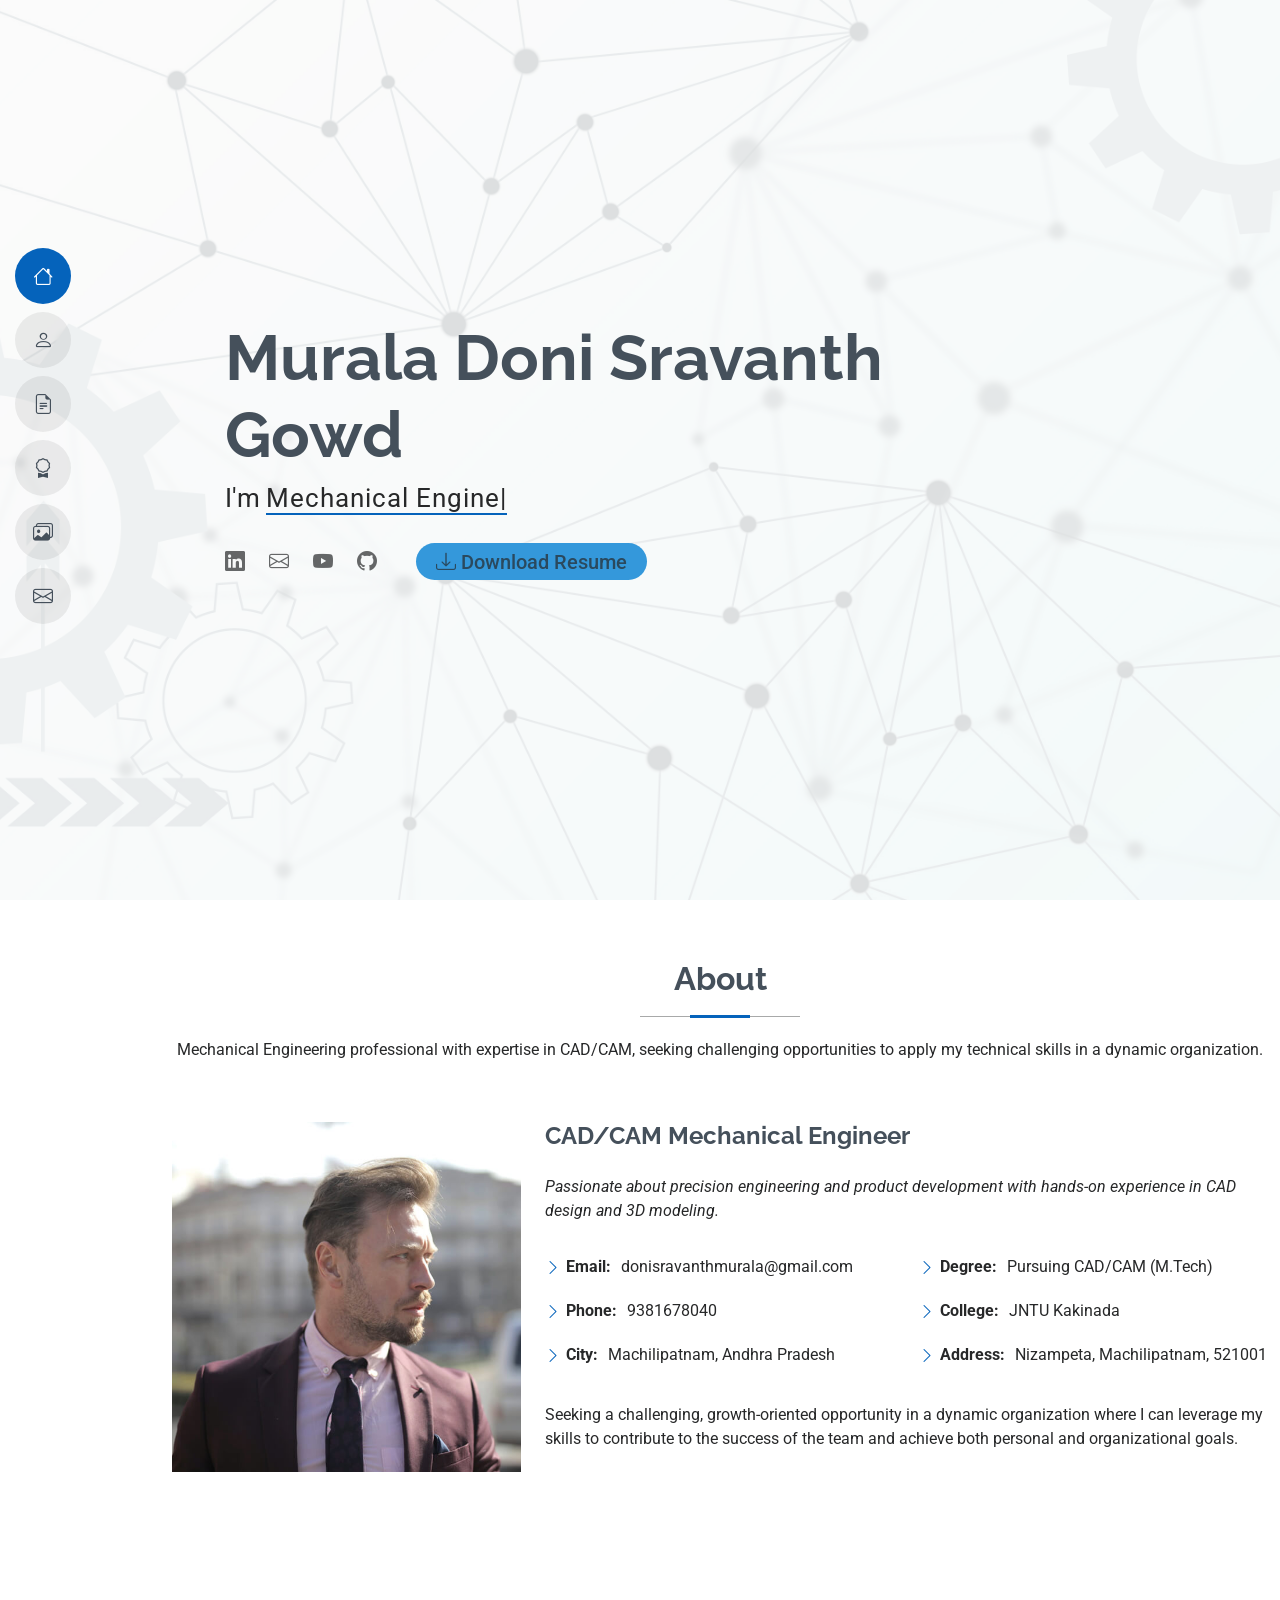
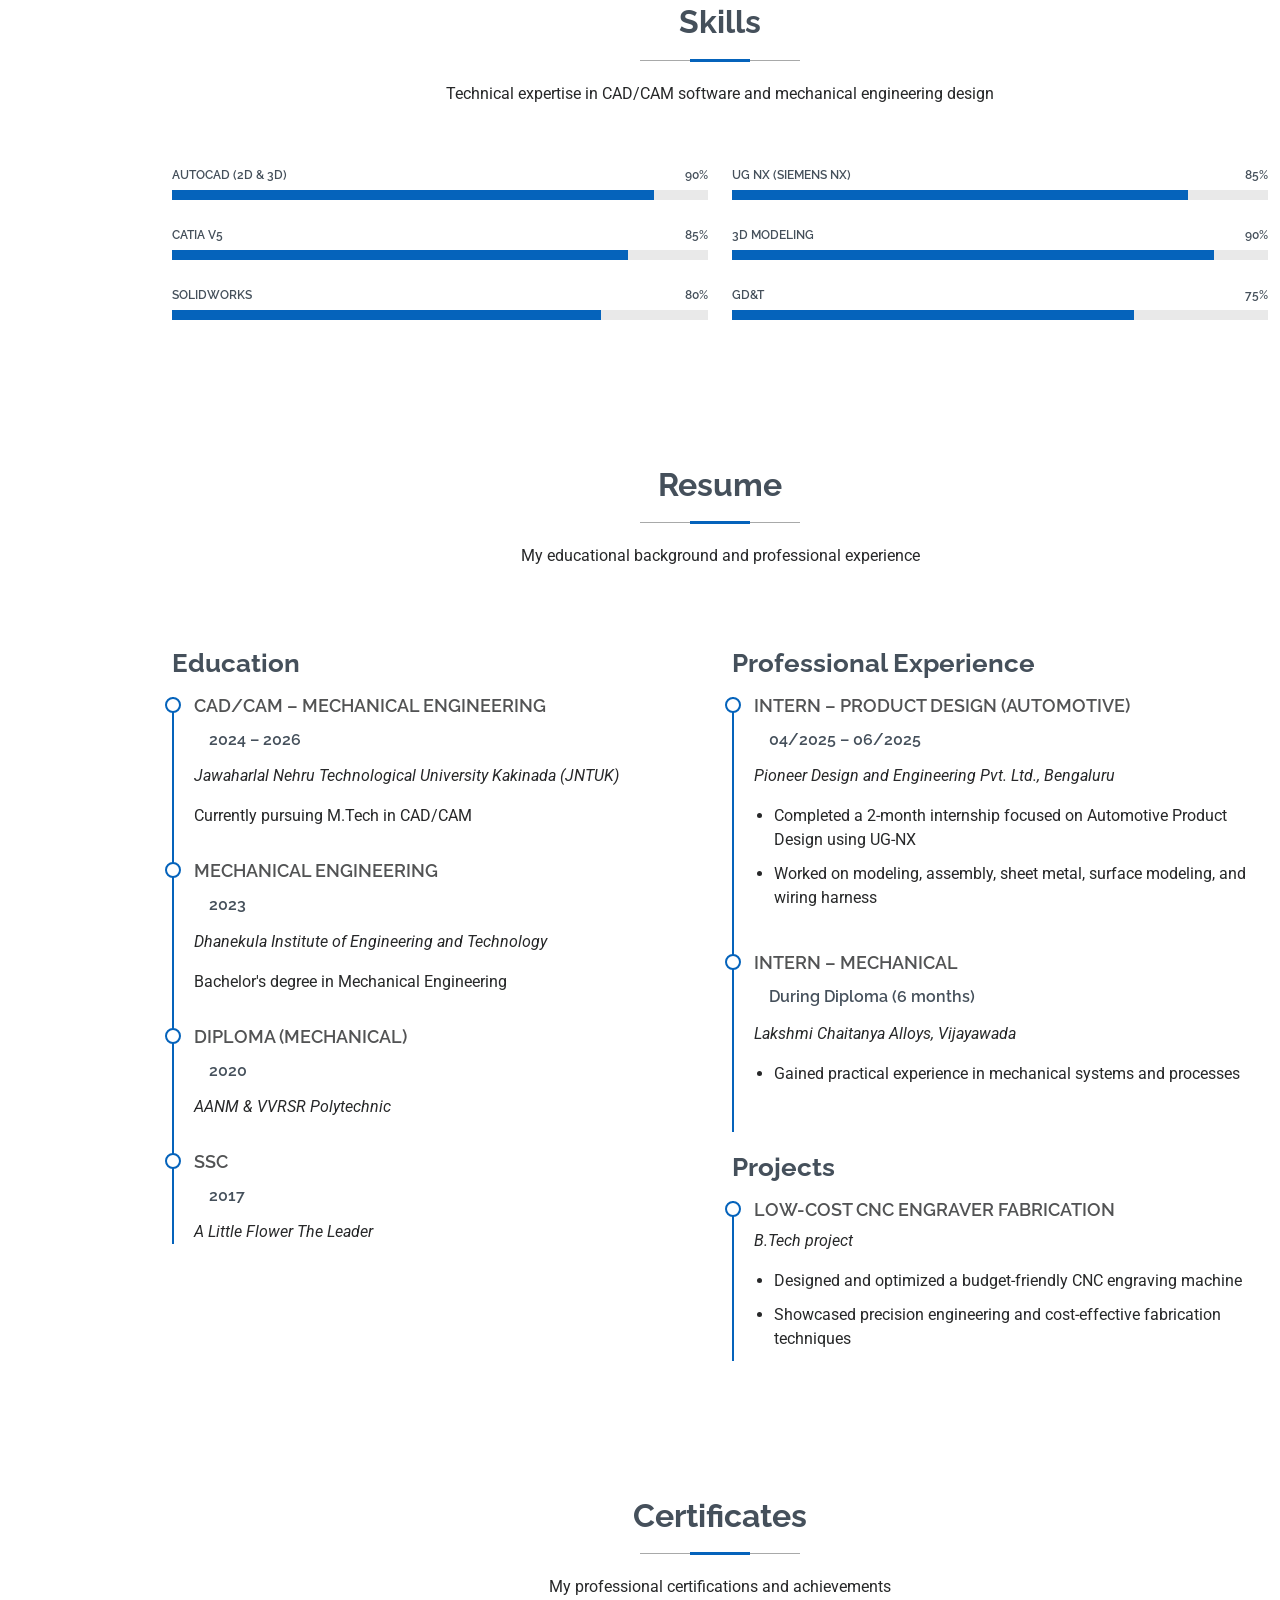
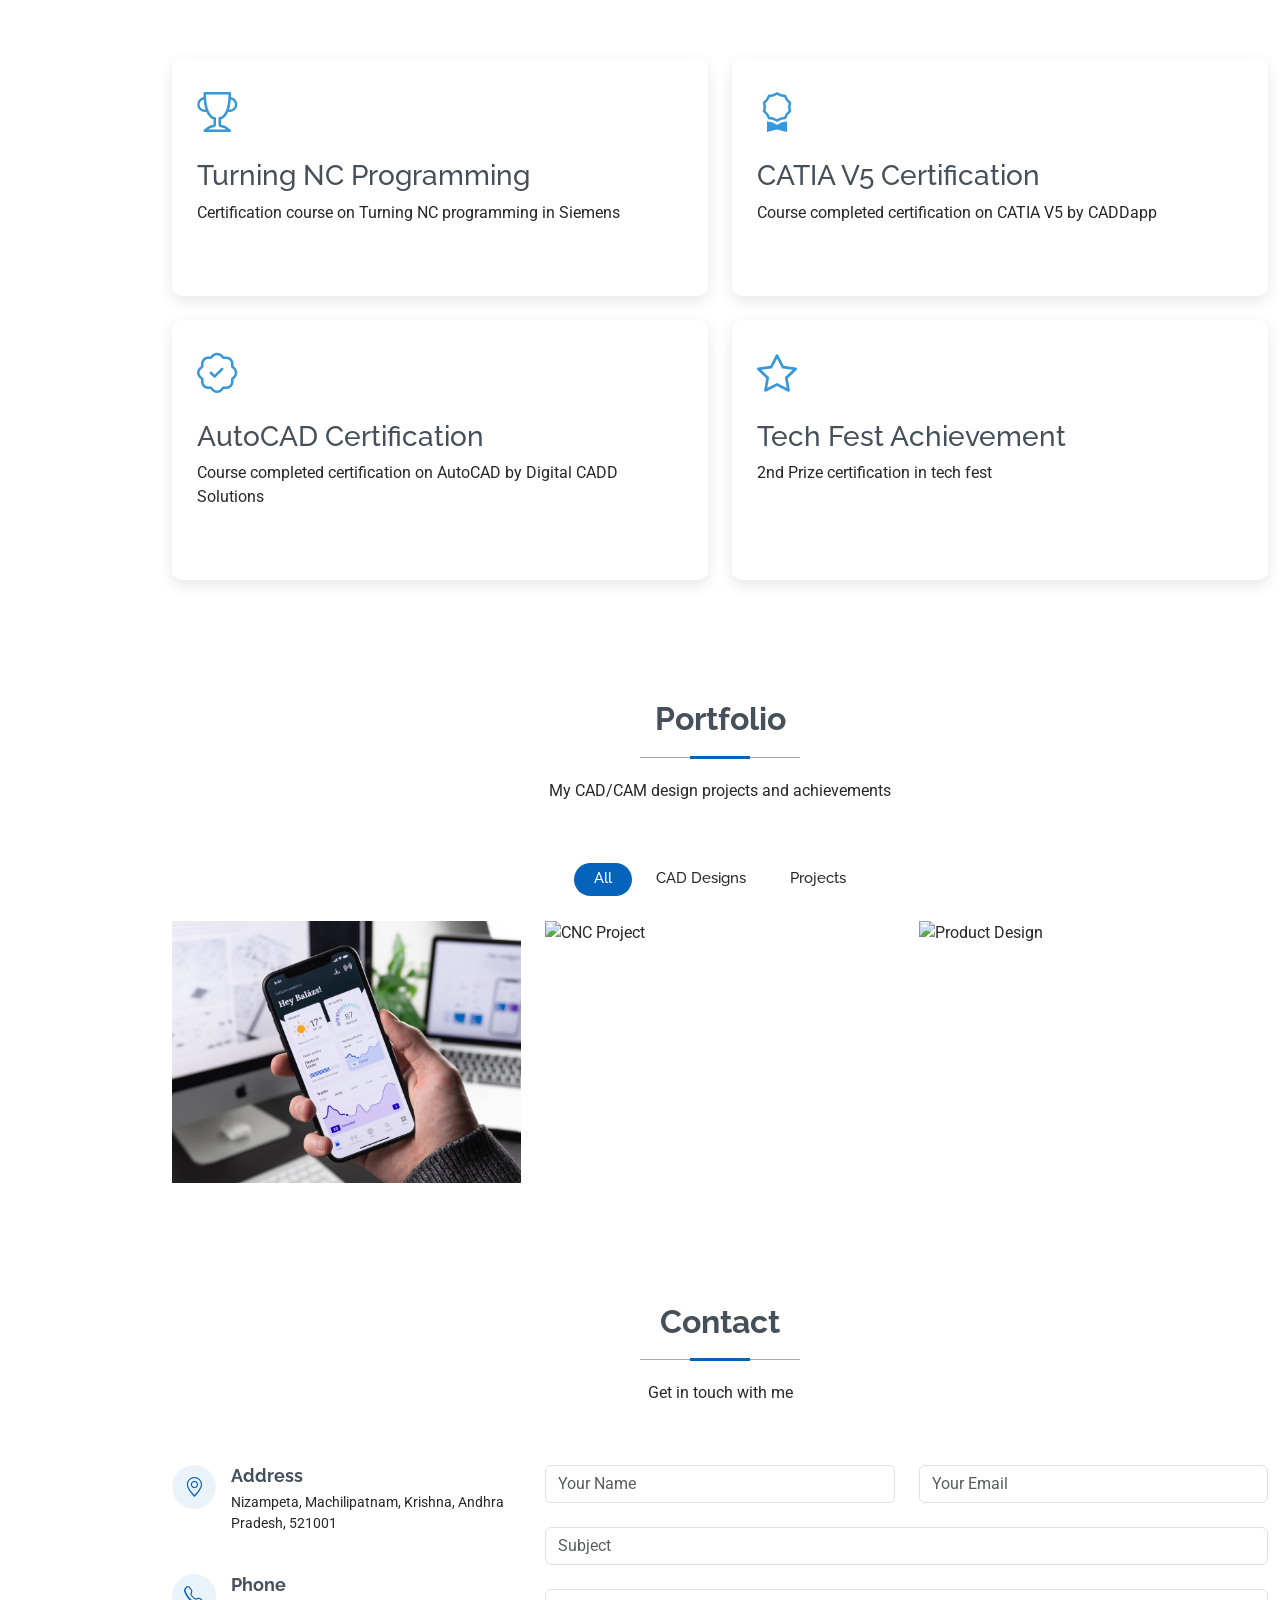
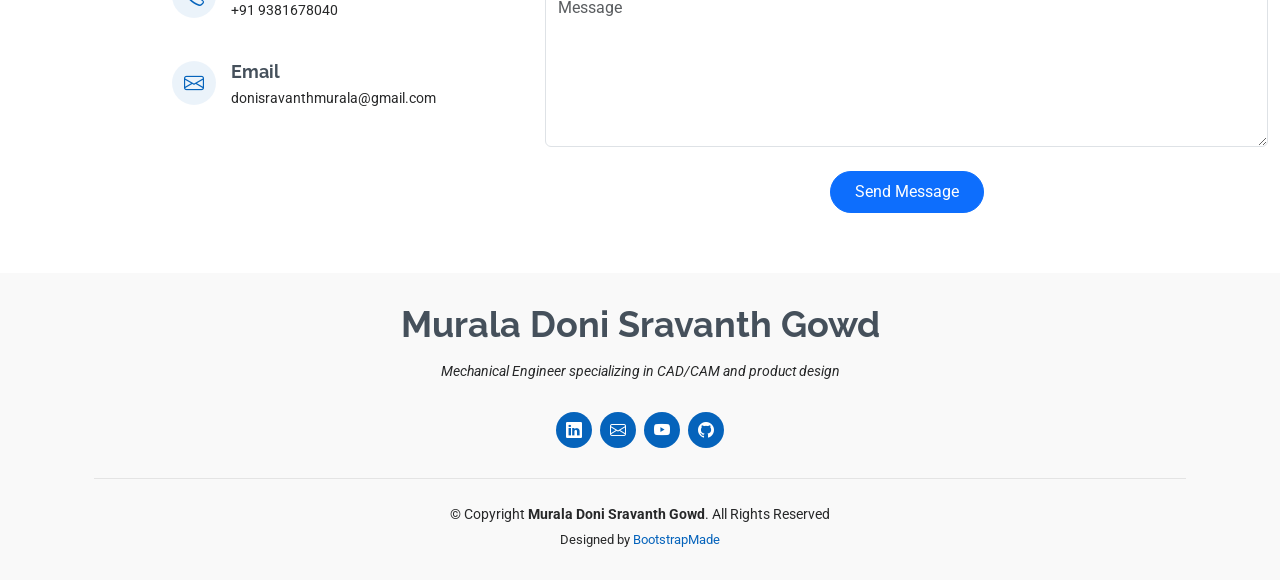
==== index.html @ 2e2d530a "Add files via upload" ====
<!DOCTYPE html>
<html lang="en">
<head>
    <meta charset="utf-8">
    <meta content="width=device-width, initial-scale=1.0" name="viewport">
    <title>Murala Doni Sravanth Gowd - Mechanical Engineer</title>
    <meta content="Mechanical Engineer specializing in CAD/CAM and product design" name="description">
    <meta content="Mechanical Engineer, CAD/CAM, Product Design, 3D Modeling" name="keywords">

    <!-- Favicons -->
    <link href="assets/img/favicon.png" rel="icon">
    <link href="assets/img/apple-touch-icon.png" rel="apple-touch-icon">

    <!-- Fonts -->
    <link href="https://fonts.googleapis.com/" rel="preconnect">
    <link href="https://fonts.gstatic.com/" rel="preconnect" crossorigin>
    <link href="https://fonts.googleapis.com/css2?family=Roboto:ital,wght@0,100;0,300;0,400;0,500;0,700;0,900;1,100;1,300;1,400;1,500;1,700;1,900&family=Poppins:ital,wght@0,100;0,200;0,300;0,400;0,500;0,600;0,700;0,800;0,900;1,100;1,200;1,300;1,400;1,500;1,600;1,700;1,800;1,900&family=Raleway:ital,wght@0,100;0,200;0,300;0,400;0,500;0,600;0,700;0,800;0,900;1,100;1,200;1,300;1,400;1,500;1,600;1,700;1,800;1,900&display=swap" rel="stylesheet">

    <!-- Vendor CSS Files -->
    <link href="assets/vendor/bootstrap/css/bootstrap.min.css" rel="stylesheet">
    <link href="assets/vendor/bootstrap-icons/bootstrap-icons.css" rel="stylesheet">
    <link href="assets/vendor/aos/aos.css" rel="stylesheet">
    <link href="assets/vendor/glightbox/css/glightbox.min.css" rel="stylesheet">
    <link href="assets/vendor/swiper/swiper-bundle.min.css" rel="stylesheet">

    <!-- Main CSS File -->
    <link href="assets/css/main.css" rel="stylesheet">

    <style>
        /* Custom styles */
        .certificate-card {
            background: #fff;
            border-radius: 10px;
            padding: 25px;
            margin-bottom: 30px;
            box-shadow: 0 5px 15px rgba(0,0,0,0.1);
            transition: all 0.3s ease;
            height: 100%;
        }
        .certificate-card:hover {
            transform: translateY(-10px);
            box-shadow: 0 15px 30px rgba(0,0,0,0.2);
        }
        .certificate-icon {
            font-size: 2.5rem;
            color: #3498db;
            margin-bottom: 15px;
        }
        .download-btn {
            background: #3498db;
            color: white;
            padding: 8px 20px;
            border-radius: 50px;
            font-weight: 500;
            margin-left: 15px;
            transition: all 0.3s ease;
        }
        .download-btn:hover {
            background: #2980b9;
            transform: translateY(-2px);
        }
        #contactForm .loading,
        #contactForm .error-message,
        #contactForm .sent-message {
            display: none;
        }
        #contactForm .loading {
            color: #3498db;
        }
        #contactForm .error-message {
            color: #e74c3c;
        }
        #contactForm .sent-message {
            color: #2ecc71;
        }
    </style>
</head>

<body class="index-page">

    <header id="header" class="header d-flex flex-column justify-content-center">
        <i class="header-toggle d-xl-none bi bi-list"></i>
        <nav id="navmenu" class="navmenu">
            <ul>
                <li><a href="#hero" class="active"><i class="bi bi-house navicon"></i><span>Home</span></a></li>
                <li><a href="#about"><i class="bi bi-person navicon"></i><span>About</span></a></li>
                <li><a href="#resume"><i class="bi bi-file-earmark-text navicon"></i><span>Resume</span></a></li>
                <li><a href="#certificates"><i class="bi bi-award navicon"></i><span>Certificates</span></a></li>
                <li><a href="#portfolio"><i class="bi bi-images navicon"></i><span>Portfolio</span></a></li>
                <li><a href="#contact"><i class="bi bi-envelope navicon"></i><span>Contact</span></a></li>
            </ul>
        </nav>
    </header>

    <main class="main">

        <!-- Hero Section -->
        <section id="hero" class="hero section light-background">
            <img src="assets/img/hero-bg.jpg" alt="">
            <div class="container" data-aos="zoom-out">
                <div class="row justify-content-center">
                    <div class="col-lg-9">
                        <h2>Murala Doni Sravanth Gowd</h2>
                        <p>I'm <span class="typed" data-typed-items="Mechanical Engineer, CAD/CAM Specialist, Product Designer, 3D Modeler"></span><span class="typed-cursor typed-cursor--blink" aria-hidden="true"></span></p>
                        <div class="social-links">
                            <a href="#" class="linkedin"><i class="bi bi-linkedin"></i></a>
                            <a href="mailto:donisravanthmurala@gmail.com" class="email"><i class="bi bi-envelope"></i></a>
                            <a href="#" class="youtube"><i class="bi bi-youtube"></i></a>
                            <a href="#" class="github"><i class="bi bi-github"></i></a>
                            <a href="assets/docs/resume.pdf" class="download-btn" download>
                                <i class="bi bi-download"></i> Download Resume
                            </a>
                        </div>
                    </div>
                </div>
            </div>
        </section>

        <!-- About Section -->
        <section id="about" class="about section">
            <div class="container section-title" data-aos="fade-up">
                <h2>About</h2>
                <p>Mechanical Engineering professional with expertise in CAD/CAM, seeking challenging opportunities to apply my technical skills in a dynamic organization.</p>
            </div>
            <div class="container" data-aos="fade-up" data-aos-delay="100">
                <div class="row gy-4 justify-content-center">
                    <div class="col-lg-4">
                        <img src="assets/img/profile-img.jpg" class="img-fluid" alt="Profile Image">
                    </div>
                    <div class="col-lg-8 content">
                        <h2>CAD/CAM Mechanical Engineer</h2>
                        <p class="fst-italic py-3">
                            Passionate about precision engineering and product development with hands-on experience in CAD design and 3D modeling.
                        </p>
                        <div class="row">
                            <div class="col-lg-6">
                                <ul>
                                    <li><i class="bi bi-chevron-right"></i> <strong>Email:</strong> <span>donisravanthmurala@gmail.com</span></li>
                                    <li><i class="bi bi-chevron-right"></i> <strong>Phone:</strong> <span>9381678040</span></li>
                                    <li><i class="bi bi-chevron-right"></i> <strong>City:</strong> <span>Machilipatnam, Andhra Pradesh</span></li>
                                </ul>
                            </div>
                            <div class="col-lg-6">
                                <ul>
                                    <li><i class="bi bi-chevron-right"></i> <strong>Degree:</strong> <span>Pursuing CAD/CAM (M.Tech)</span></li>
                                    <li><i class="bi bi-chevron-right"></i> <strong>College:</strong> <span>JNTU Kakinada</span></li>
                                    <li><i class="bi bi-chevron-right"></i> <strong>Address:</strong> <span>Nizampeta, Machilipatnam, 521001</span></li>
                                </ul>
                            </div>
                        </div>
                        <p class="py-3">
                            Seeking a challenging, growth-oriented opportunity in a dynamic organization where I can leverage my skills to contribute to the success of the team and achieve both personal and organizational goals.
                        </p>
                    </div>
                </div>
            </div>
        </section>

        <!-- Skills Section -->
        <section id="skills" class="skills section">
            <div class="container section-title" data-aos="fade-up">
                <h2>Skills</h2>
                <p>Technical expertise in CAD/CAM software and mechanical engineering design</p>
            </div>
            <div class="container" data-aos="fade-up" data-aos-delay="100">
                <div class="row skills-content skills-animation">
                    <div class="col-lg-6">
                        <div class="progress">
                            <span class="skill"><span>AutoCAD (2D & 3D)</span> <i class="val">90%</i></span>
                            <div class="progress-bar-wrap">
                                <div class="progress-bar" role="progressbar" aria-valuenow="90" aria-valuemin="0" aria-valuemax="100"></div>
                            </div>
                        </div>
                        <div class="progress">
                            <span class="skill"><span>CATIA v5</span> <i class="val">85%</i></span>
                            <div class="progress-bar-wrap">
                                <div class="progress-bar" role="progressbar" aria-valuenow="85" aria-valuemin="0" aria-valuemax="100"></div>
                            </div>
                        </div>
                        <div class="progress">
                            <span class="skill"><span>SolidWorks</span> <i class="val">80%</i></span>
                            <div class="progress-bar-wrap">
                                <div class="progress-bar" role="progressbar" aria-valuenow="80" aria-valuemin="0" aria-valuemax="100"></div>
                            </div>
                        </div>
                    </div>
                    <div class="col-lg-6">
                        <div class="progress">
                            <span class="skill"><span>UG NX (Siemens NX)</span> <i class="val">85%</i></span>
                            <div class="progress-bar-wrap">
                                <div class="progress-bar" role="progressbar" aria-valuenow="85" aria-valuemin="0" aria-valuemax="100"></div>
                            </div>
                        </div>
                        <div class="progress">
                            <span class="skill"><span>3D Modeling</span> <i class="val">90%</i></span>
                            <div class="progress-bar-wrap">
                                <div class="progress-bar" role="progressbar" aria-valuenow="90" aria-valuemin="0" aria-valuemax="100"></div>
                            </div>
                        </div>
                        <div class="progress">
                            <span class="skill"><span>GD&T</span> <i class="val">75%</i></span>
                            <div class="progress-bar-wrap">
                                <div class="progress-bar" role="progressbar" aria-valuenow="75" aria-valuemin="0" aria-valuemax="100"></div>
                            </div>
                        </div>
                    </div>
                </div>
            </div>
        </section>

        <!-- Resume Section -->
        <section id="resume" class="resume section">
            <div class="container section-title" data-aos="fade-up">
                <h2>Resume</h2>
                <p>My educational background and professional experience</p>
            </div>
            <div class="container">
                <div class="row">
                    <div class="col-lg-6" data-aos="fade-up" data-aos-delay="100">
                        <h3 class="resume-title">Education</h3>
                        <div class="resume-item">
                            <h4>CAD/CAM – Mechanical Engineering</h4>
                            <h5>2024 – 2026</h5>
                            <p><em>Jawaharlal Nehru Technological University Kakinada (JNTUK)</em></p>
                            <p>Currently pursuing M.Tech in CAD/CAM</p>
                        </div>
                        <div class="resume-item">
                            <h4>Mechanical Engineering</h4>
                            <h5>2023</h5>
                            <p><em>Dhanekula Institute of Engineering and Technology</em></p>
                            <p>Bachelor's degree in Mechanical Engineering</p>
                        </div>
                        <div class="resume-item">
                            <h4>Diploma (Mechanical)</h4>
                            <h5>2020</h5>
                            <p><em>AANM & VVRSR Polytechnic</em></p>
                        </div>
                        <div class="resume-item">
                            <h4>SSC</h4>
                            <h5>2017</h5>
                            <p><em>A Little Flower The Leader</em></p>
                        </div>
                    </div>
                    <div class="col-lg-6" data-aos="fade-up" data-aos-delay="200">
                        <h3 class="resume-title">Professional Experience</h3>
                        <div class="resume-item">
                            <h4>Intern – Product Design (Automotive)</h4>
                            <h5>04/2025 – 06/2025</h5>
                            <p><em>Pioneer Design and Engineering Pvt. Ltd., Bengaluru</em></p>
                            <ul>
                                <li>Completed a 2-month internship focused on Automotive Product Design using UG-NX</li>
                                <li>Worked on modeling, assembly, sheet metal, surface modeling, and wiring harness</li>
                            </ul>
                        </div>
                        <div class="resume-item">
                            <h4>Intern – Mechanical</h4>
                            <h5>During Diploma (6 months)</h5>
                            <p><em>Lakshmi Chaitanya Alloys, Vijayawada</em></p>
                            <ul>
                                <li>Gained practical experience in mechanical systems and processes</li>
                            </ul>
                        </div>
                        <h3 class="resume-title">Projects</h3>
                        <div class="resume-item">
                            <h4>Low-Cost CNC Engraver Fabrication</h4>
                            <p><em>B.Tech project</em></p>
                            <ul>
                                <li>Designed and optimized a budget-friendly CNC engraving machine</li>
                                <li>Showcased precision engineering and cost-effective fabrication techniques</li>
                            </ul>
                        </div>
                    </div>
                </div>
            </div>
        </section>

        <!-- Certificates Section -->
        <section id="certificates" class="certificates section">
            <div class="container section-title" data-aos="fade-up">
                <h2>Certificates</h2>
                <p>My professional certifications and achievements</p>
            </div>
            <div class="container">
                <div class="row gy-4">
                    <div class="col-lg-6" data-aos="fade-up" data-aos-delay="100">
                        <div class="certificate-card h-100">
                            <div class="certificate-icon">
                                <i class="bi bi-trophy"></i>
                            </div>
                            <div class="certificate-content">
                                <h3>Turning NC Programming</h3>
                                <p class="mb-3">Certification course on Turning NC programming in Siemens</p>
                            </div>
                        </div>
                    </div>
                    <div class="col-lg-6" data-aos="fade-up" data-aos-delay="200">
                        <div class="certificate-card h-100">
                            <div class="certificate-icon">
                                <i class="bi bi-award"></i>
                            </div>
                            <div class="certificate-content">
                                <h3>CATIA V5 Certification</h3>
                                <p class="mb-3">Course completed certification on CATIA V5 by CADDapp</p>
                            </div>
                        </div>
                    </div>
                    <div class="col-lg-6" data-aos="fade-up" data-aos-delay="300">
                        <div class="certificate-card h-100">
                            <div class="certificate-icon">
                                <i class="bi bi-patch-check"></i>
                            </div>
                            <div class="certificate-content">
                                <h3>AutoCAD Certification</h3>
                                <p class="mb-3">Course completed certification on AutoCAD by Digital CADD Solutions</p>
                            </div>
                        </div>
                    </div>
                    <div class="col-lg-6" data-aos="fade-up" data-aos-delay="400">
                        <div class="certificate-card h-100">
                            <div class="certificate-icon">
                                <i class="bi bi-star"></i>
                            </div>
                            <div class="certificate-content">
                                <h3>Tech Fest Achievement</h3>
                                <p class="mb-3">2nd Prize certification in tech fest</p>
                            </div>
                        </div>
                    </div>
                </div>
            </div>
        </section>

        <!-- Portfolio Section -->
        <section id="portfolio" class="portfolio section">
            <div class="container section-title" data-aos="fade-up">
                <h2>Portfolio</h2>
                <p>My CAD/CAM design projects and achievements</p>
            </div>
            <div class="container">
                <div class="isotope-layout" data-default-filter="*" data-layout="masonry" data-sort="original-order">
                    <ul class="portfolio-filters isotope-filters" data-aos="fade-up" data-aos-delay="100">
                        <li data-filter="*" class="filter-active">All</li>
                        <li data-filter=".filter-cad">CAD Designs</li>
                        <li data-filter=".filter-projects">Projects</li>
                    </ul>
                    <div class="row gy-4 isotope-container" data-aos="fade-up" data-aos-delay="200">
                        <div class="col-lg-4 col-md-6 portfolio-item isotope-item filter-cad">
                            <img src="assets/img/portfolio/app-1.jpg" class="img-fluid" alt="CAD Design">
                            <div class="portfolio-info">
                                <h4>3D Modeling</h4>
                                <p>AutoCAD, CATIA, SolidWorks</p>
                                <a href="assets/img/portfolio/app-1.jpg" title="CAD Design" data-gallery="portfolio-gallery" class="glightbox preview-link"><i class="bi bi-zoom-in"></i></a>
                            </div>
                        </div>
                        <div class="col-lg-4 col-md-6 portfolio-item isotope-item filter-projects">
                            <img src="assets/img/portfolio/cnc-project.jpg" class="img-fluid" alt="CNC Project">
                            <div class="portfolio-info">
                                <h4>CNC Engraver</h4>
                                <p>B.Tech Project</p>
                                <a href="assets/img/portfolio/cnc-project.jpg" title="CNC Project" data-gallery="portfolio-gallery" class="glightbox preview-link"><i class="bi bi-zoom-in"></i></a>
                            </div>
                        </div>
                        <div class="col-lg-4 col-md-6 portfolio-item isotope-item filter-cad">
                            <img src="assets/img/portfolio/product-design.jpg" class="img-fluid" alt="Product Design">
                            <div class="portfolio-info">
                                <h4>Automotive Design</h4>
                                <p>UG NX</p>
                                <a href="assets/img/portfolio/product-design.jpg" title="Product Design" data-gallery="portfolio-gallery" class="glightbox preview-link"><i class="bi bi-zoom-in"></i></a>
                            </div>
                        </div>
                    </div>
                </div>
            </div>
        </section>

        <!-- Contact Section -->
        <section id="contact" class="contact section">
            <div class="container section-title" data-aos="fade-up">
                <h2>Contact</h2>
                <p>Get in touch with me</p>
            </div>
            <div class="container" data-aos="fade" data-aos-delay="100">
                <div class="row gy-4">
                    <div class="col-lg-4">
                        <div class="info-item d-flex" data-aos="fade-up" data-aos-delay="200">
                            <i class="bi bi-geo-alt flex-shrink-0"></i>
                            <div>
                                <h3>Address</h3>
                                <p>Nizampeta, Machilipatnam, Krishna, Andhra Pradesh, 521001</p>
                            </div>
                        </div>
                        <div class="info-item d-flex" data-aos="fade-up" data-aos-delay="300">
                            <i class="bi bi-telephone flex-shrink-0"></i>
                            <div>
                                <h3>Phone</h3>
                                <p>+91 9381678040</p>
                            </div>
                        </div>
                        <div class="info-item d-flex" data-aos="fade-up" data-aos-delay="400">
                            <i class="bi bi-envelope flex-shrink-0"></i>
                            <div>
                                <h3>Email</h3>
                                <p>donisravanthmurala@gmail.com</p>
                            </div>
                        </div>
                    </div>
                    <div class="col-lg-8">
                        <form id="contactForm" data-aos="fade-up" data-aos-delay="200">
                            <div class="row gy-4">
                                <div class="col-md-6">
                                    <input type="text" name="name" class="form-control" placeholder="Your Name" required>
                                </div>
                                <div class="col-md-6">
                                    <input type="email" class="form-control" name="email" placeholder="Your Email" required>
                                </div>
                                <div class="col-md-12">
                                    <input type="text" class="form-control" name="subject" placeholder="Subject" required>
                                </div>
                                <div class="col-md-12">
                                    <textarea class="form-control" name="message" rows="6" placeholder="Message" required></textarea>
                                </div>
                                <div class="col-md-12 text-center">
                                    <div class="loading">Loading</div>
                                    <div class="error-message"></div>
                                    <div class="sent-message">Your message has been sent. Thank you!</div>
                                    <!-- <button type="submit">Send Message</button> -->
                                     <button type="submit" class="btn btn-primary px-4 py-2" style="border-radius: 30px; font-size: 1rem;">
  Send Message
</button>

                                </div>
                            </div>
                        </form>
                    </div>
                </div>
            </div>
        </section>
    </main>

    <footer id="footer" class="footer position-relative light-background">
        <div class="container">
            <h3 class="sitename">Murala Doni Sravanth Gowd</h3>
            <p>Mechanical Engineer specializing in CAD/CAM and product design</p>
            <div class="social-links d-flex justify-content-center">
                <a href="#" class="linkedin"><i class="bi bi-linkedin"></i></a>
                <a href="mailto:donisravanthmurala@gmail.com" class="email"><i class="bi bi-envelope"></i></a>
                <a href="#" class="youtube"><i class="bi bi-youtube"></i></a>
                <a href="#" class="github"><i class="bi bi-github"></i></a>
            </div>
            <div class="container">
                <div class="copyright">
                    &copy; Copyright <strong><span>Murala Doni Sravanth Gowd</span></strong>. All Rights Reserved
                </div>
                <div class="credits">
                    Designed by <a href="https://bootstrapmade.com/">BootstrapMade</a>
                </div>
            </div>
        </div>
    </footer>

    <!-- Scroll Top -->
    <a href="#" id="scroll-top" class="scroll-top d-flex align-items-center justify-content-center"><i class="bi bi-arrow-up-short"></i></a>

    <!-- Preloader -->
    <div id="preloader"></div>

    <!-- Vendor JS Files -->
    <script src="assets/vendor/bootstrap/js/bootstrap.bundle.min.js"></script>
    <script src="assets/vendor/aos/aos.js"></script>
    <script src="assets/vendor/typed.js/typed.umd.js"></script>
    <script src="assets/vendor/purecounter/purecounter_vanilla.js"></script>
    <script src="assets/vendor/waypoints/noframework.waypoints.js"></script>
    <script src="assets/vendor/glightbox/js/glightbox.min.js"></script>
    <script src="assets/vendor/imagesloaded/imagesloaded.pkgd.min.js"></script>
    <script src="assets/vendor/isotope-layout/isotope.pkgd.min.js"></script>
    <script src="assets/vendor/swiper/swiper-bundle.min.js"></script>

    <!-- Main JS File -->
    <script src="assets/js/main.js"></script>

    <!-- Contact Form Script -->
    <script>
    document.getElementById('contactForm').addEventListener('submit', function(e) {
        e.preventDefault();
        
        const form = e.target;
        const loading = form.querySelector('.loading');
        const errorMessage = form.querySelector('.error-message');
        const sentMessage = form.querySelector('.sent-message');
        
        // Hide messages
        loading.style.display = 'none';
        errorMessage.style.display = 'none';
        sentMessage.style.display = 'none';
        
        // Show loading
        loading.style.display = 'block';
        
        // Simple client-side validation
        const formData = new FormData(form);
        for (let [name, value] of formData) {
            if (!value.trim()) {
                errorMessage.textContent = 'Please fill all fields';
                errorMessage.style.display = 'block';
                loading.style.display = 'none';
                return;
            }
        }
        
        // For demo purposes - replace with actual fetch to your backend
        setTimeout(() => {
            loading.style.display = 'none';
            sentMessage.style.display = 'block';
            form.reset();
        }, 1500);


        // For Formspree implementation (uncomment and modify):
        fetch('https://formspree.io/f/mqalepvo', {
            method: 'POST',
            body: new URLSearchParams(new FormData(form)),
            headers: {
                'Accept': 'application/json'
            }
        })
        .then(response => {
            if (!response.ok) throw new Error('Network response was not ok');
            return response.json();
        })
        .then(data => {
            loading.style.display = 'none';
            sentMessage.style.display = 'block';
            form.reset();
        })
        .catch(error => {
            loading.style.display = 'none';
            errorMessage.textContent = 'There was a problem sending your message. Please try again later.';
            errorMessage.style.display = 'block';
        });

    });
    </script>
</body>
</html>
---- assets/css/main.css ----
/**
* Template Name: MyResume
* Template URL: https://bootstrapmade.com/free-html-bootstrap-template-my-resume/
* Updated: Jun 29 2024 with Bootstrap v5.3.3
* Author: BootstrapMade.com
* License: https://bootstrapmade.com/license/
*/

/*--------------------------------------------------------------
# Font & Color Variables
# Help: https://bootstrapmade.com/color-system/
--------------------------------------------------------------*/
/* Fonts */
:root {
  --default-font: "Roboto",  system-ui, -apple-system, "Segoe UI", Roboto, "Helvetica Neue", Arial, "Noto Sans", "Liberation Sans", sans-serif, "Apple Color Emoji", "Segoe UI Emoji", "Segoe UI Symbol", "Noto Color Emoji";
  --heading-font: "Raleway",  sans-serif;
  --nav-font: "Poppins",  sans-serif;
}

/* Global Colors - The following color variables are used throughout the website. Updating them here will change the color scheme of the entire website */
:root { 
  --background-color: #ffffff; /* Background color for the entire website, including individual sections */
  --default-color: #272829; /* Default color used for the majority of the text content across the entire website */
  --heading-color: #45505b; /* Color for headings, subheadings and title throughout the website */
  --accent-color: #0563bb; /* Accent color that represents your brand on the website. It's used for buttons, links, and other elements that need to stand out */
  --surface-color: #ffffff; /* The surface color is used as a background of boxed elements within sections, such as cards, icon boxes, or other elements that require a visual separation from the global background. */
  --contrast-color: #ffffff; /* Contrast color for text, ensuring readability against backgrounds of accent, heading, or default colors. */
}

/* Nav Menu Colors - The following color variables are used specifically for the navigation menu. They are separate from the global colors to allow for more customization options */
:root {
  --nav-color: #45505b;  /* The default color of the main navmenu links */
  --nav-hover-color: #0563bb; /* Applied to main navmenu links when they are hovered over or active */
  --nav-mobile-background-color: #ffffff; /* Used as the background color for mobile navigation menu */
  --nav-dropdown-background-color: #ffffff; /* Used as the background color for dropdown items that appear when hovering over primary navigation items */
  --nav-dropdown-color: #212529; /* Used for navigation links of the dropdown items in the navigation menu. */
  --nav-dropdown-hover-color: #0563bb; /* Similar to --nav-hover-color, this color is applied to dropdown navigation links when they are hovered over. */
}

/* Color Presets - These classes override global colors when applied to any section or element, providing reuse of the sam color scheme. */

.light-background {
  --background-color: #f9f9f9;
  --surface-color: #ffffff;
}

.dark-background {
  --background-color: #060606;
  --default-color: #ffffff;
  --heading-color: #ffffff;
  --surface-color: #252525;
  --contrast-color: #ffffff;
}

/* Smooth scroll */
:root {
  scroll-behavior: smooth;
}

/*--------------------------------------------------------------
# General Styling & Shared Classes
--------------------------------------------------------------*/
body {
  color: var(--default-color);
  background-color: var(--background-color);
  font-family: var(--default-font);
}

a {
  color: var(--accent-color);
  text-decoration: none;
  transition: 0.3s;
}

a:hover {
  color: color-mix(in srgb, var(--accent-color), transparent 25%);
  text-decoration: none;
}

h1,
h2,
h3,
h4,
h5,
h6 {
  color: var(--heading-color);
  font-family: var(--heading-font);
}

/* PHP Email Form Messages
------------------------------*/
.php-email-form .error-message {
  display: none;
  background: #df1529;
  color: #ffffff;
  text-align: left;
  padding: 15px;
  margin-bottom: 24px;
  font-weight: 600;
}

.php-email-form .sent-message {
  display: none;
  color: #ffffff;
  background: #059652;
  text-align: center;
  padding: 15px;
  margin-bottom: 24px;
  font-weight: 600;
}

.php-email-form .loading {
  display: none;
  background: var(--surface-color);
  text-align: center;
  padding: 15px;
  margin-bottom: 24px;
}

.php-email-form .loading:before {
  content: "";
  display: inline-block;
  border-radius: 50%;
  width: 24px;
  height: 24px;
  margin: 0 10px -6px 0;
  border: 3px solid var(--accent-color);
  border-top-color: var(--surface-color);
  animation: php-email-form-loading 1s linear infinite;
}

@keyframes php-email-form-loading {
  0% {
    transform: rotate(0deg);
  }

  100% {
    transform: rotate(360deg);
  }
}

/*--------------------------------------------------------------
# Global Header
--------------------------------------------------------------*/
.header {
  color: var(--default-color);
  position: fixed;
  top: 0;
  left: 0;
  bottom: 0;
  padding: 0 15px;
  transition: all ease-in-out 0.3s;
  overflow-y: auto;
  z-index: 997;
  min-width: 200px;
}

@media (max-width: 1199px) {
  .header {
    background-color: var(--background-color);
    border-right: 1px solid color-mix(in srgb, var(--default-color), transparent 90%);
    width: 300px;
    left: -100%;
  }
}

@media (min-width: 1200px) and (max-width: 1600px) {
  .header~main {
    margin-left: 160px;
  }

  .header~main .hero {
    margin-left: -160px;
    width: 100vw;
  }
}

.header.header-show {
  left: 0;
}

.header .header-toggle {
  color: var(--contrast-color);
  background-color: var(--accent-color);
  font-size: 22px;
  display: flex;
  align-items: center;
  justify-content: center;
  width: 40px;
  height: 40px;
  border-radius: 50%;
  cursor: pointer;
  position: fixed;
  top: 15px;
  right: 15px;
  z-index: 9999;
  transition: background-color 0.3s;
}

.header .header-toggle:hover {
  color: var(--contrast-color);
  background-color: color-mix(in srgb, var(--accent-color) 90%, white 15%);
}

/*--------------------------------------------------------------
# Navigation Menu
--------------------------------------------------------------*/
.navmenu {
  padding: 0;
  z-index: 9997;
}

.navmenu ul {
  list-style: none;
  padding: 0 0 20px 0;
  margin: 0;
  width: 140px;
}

.navmenu a,
.navmenu a:focus {
  color: var(--nav-color);
  font-family: var(--nav-font);
  display: flex;
  align-items: center;
  padding: 10px 18px;
  margin-bottom: 8px;
  font-size: 15px;
  border-radius: 50px;
  background: color-mix(in srgb, var(--default-color), transparent 92%);
  height: 56px;
  width: 100%;
  overflow: hidden;
  transition: 0.3s;
}

.navmenu a i,
.navmenu a:focus i {
  font-size: 20px;
}

.navmenu a span,
.navmenu a:focus span {
  padding: 0 5px 0 7px;
}

@media (min-width: 992px) {

  .navmenu a,
  .navmenu a:focus {
    max-width: 56px;
  }

  .navmenu a span,
  .navmenu a:focus span {
    display: none;
  }
}

.navmenu a:hover,
.navmenu .active,
.navmenu .active:focus,
.navmenu li:hover>a {
  color: var(--contrast-color);
  background: var(--nav-hover-color);
}

.navmenu a:hover,
.navmenu li:hover>a {
  max-width: 100%;
  color: var(--contrast-color);
}

.navmenu a:hover span,
.navmenu li:hover>a span {
  display: block;
}

/*--------------------------------------------------------------
# Global Footer
--------------------------------------------------------------*/
.footer {
  color: var(--default-color);
  background-color: var(--background-color);
  font-size: 14px;
  text-align: center;
  padding: 30px 0;
  position: relative;
}

.footer h3 {
  font-size: 36px;
  font-weight: 700;
  position: relative;
  padding: 0;
  margin: 0 0 15px 0;
}

.footer p {
  font-size: 15;
  font-style: italic;
  padding: 0;
  margin: 0 0 30px 0;
}

.footer .social-links {
  margin: 0 0 30px 0;
}

.footer .social-links a {
  font-size: 16px;
  display: flex;
  align-items: center;
  justify-content: center;
  background: var(--accent-color);
  color: var(--contrast-color);
  line-height: 1;
  margin: 0 4px;
  border-radius: 50%;
  text-align: center;
  width: 36px;
  height: 36px;
  transition: 0.3s;
}

.footer .social-links a:hover {
  background: color-mix(in srgb, var(--accent-color), transparent 20%);
  text-decoration: none;
}

.footer .copyright {
  padding-top: 25px;
  border-top: 1px solid color-mix(in srgb, var(--default-color), transparent 90%);
}

.footer .credits {
  font-size: 13px;
  padding-top: 5px;
}

/*--------------------------------------------------------------
# Preloader
--------------------------------------------------------------*/
#preloader {
  position: fixed;
  inset: 0;
  z-index: 999999;
  overflow: hidden;
  background: var(--background-color);
  transition: all 0.6s ease-out;
}

#preloader:before {
  content: "";
  position: fixed;
  top: calc(50% - 30px);
  left: calc(50% - 30px);
  border: 6px solid #ffffff;
  border-color: var(--accent-color) transparent var(--accent-color) transparent;
  border-radius: 50%;
  width: 60px;
  height: 60px;
  animation: animate-preloader 1.5s linear infinite;
}

@keyframes animate-preloader {
  0% {
    transform: rotate(0deg);
  }

  100% {
    transform: rotate(360deg);
  }
}

/*--------------------------------------------------------------
# Scroll Top Button
--------------------------------------------------------------*/
.scroll-top {
  position: fixed;
  visibility: hidden;
  opacity: 0;
  right: 15px;
  bottom: -15px;
  z-index: 99999;
  background-color: var(--accent-color);
  width: 44px;
  height: 44px;
  border-radius: 50px;
  transition: all 0.4s;
}

.scroll-top i {
  font-size: 24px;
  color: var(--contrast-color);
  line-height: 0;
}

.scroll-top:hover {
  background-color: color-mix(in srgb, var(--accent-color), transparent 20%);
  color: var(--contrast-color);
}

.scroll-top.active {
  visibility: visible;
  opacity: 1;
  bottom: 15px;
}

/*--------------------------------------------------------------
# Disable aos animation delay on mobile devices
--------------------------------------------------------------*/
@media screen and (max-width: 768px) {
  [data-aos-delay] {
    transition-delay: 0 !important;
  }
}

/*--------------------------------------------------------------
# Global Page Titles & Breadcrumbs
--------------------------------------------------------------*/
.page-title {
  --background-color: color-mix(in srgb, var(--default-color), transparent 96%);
  color: var(--default-color);
  background-color: var(--background-color);
  padding: 20px 0;
  position: relative;
}

.page-title h1 {
  font-size: 28px;
  font-weight: 700;
  margin: 0;
}

.page-title .breadcrumbs ol {
  display: flex;
  flex-wrap: wrap;
  list-style: none;
  padding: 0 0 10px 0;
  margin: 0;
  font-size: 14px;
  font-weight: 400;
}

.page-title .breadcrumbs ol li+li {
  padding-left: 10px;
}

.page-title .breadcrumbs ol li+li::before {
  content: "/";
  display: inline-block;
  padding-right: 10px;
  color: color-mix(in srgb, var(--default-color), transparent 70%);
}

/*--------------------------------------------------------------
# Global Sections
--------------------------------------------------------------*/
section,
.section {
  color: var(--default-color);
  background-color: var(--background-color);
  padding: 60px 0;
  overflow: clip;
}

/*--------------------------------------------------------------
# Global Section Titles
--------------------------------------------------------------*/
.section-title {
  text-align: center;
  padding-bottom: 60px;
  position: relative;
}

.section-title h2 {
  font-size: 32px;
  font-weight: 700;
  margin-bottom: 20px;
  padding-bottom: 20px;
  position: relative;
}

.section-title h2:before {
  content: "";
  position: absolute;
  display: block;
  width: 160px;
  height: 1px;
  background: color-mix(in srgb, var(--default-color), transparent 60%);
  left: 0;
  right: 0;
  bottom: 1px;
  margin: auto;
}

.section-title h2::after {
  content: "";
  position: absolute;
  display: block;
  width: 60px;
  height: 3px;
  background: var(--accent-color);
  left: 0;
  right: 0;
  bottom: 0;
  margin: auto;
}

.section-title p {
  margin-bottom: 0;
}

/*--------------------------------------------------------------
# Hero Section
--------------------------------------------------------------*/
.hero {
  width: 100%;
  min-height: 100vh;
  position: relative;
  padding: 80px 0;
  display: flex;
  align-items: center;
  justify-content: center;
}

.hero img {
  position: absolute;
  inset: 0;
  display: block;
  width: 100%;
  height: 100%;
  object-fit: cover;
  z-index: 1;
}

.hero:before {
  content: "";
  background: color-mix(in srgb, var(--background-color), transparent 30%);
  position: absolute;
  inset: 0;
  z-index: 2;
}

.hero .container {
  position: relative;
  z-index: 3;
}

.hero h2 {
  margin: 0;
  font-size: 64px;
  font-weight: 700;
}

.hero p {
  margin: 5px 0 0 0;
  font-size: 26px;
}

.hero p span {
  letter-spacing: 1px;
  border-bottom: 2px solid var(--accent-color);
}

.hero .social-links {
  margin-top: 25px;
}

.hero .social-links a {
  font-size: 20px;
  display: inline-block;
  color: color-mix(in srgb, var(--default-color), transparent 30%);
  line-height: 1;
  margin-right: 20px;
  transition: 0.3s;
}

.hero .social-links a:hover {
  color: var(--accent-color);
}

@media (max-width: 768px) {
  .hero h2 {
    font-size: 32px;
  }

  .hero p {
    font-size: 20px;
  }
}

/*--------------------------------------------------------------
# About Section
--------------------------------------------------------------*/
.about .content h2 {
  font-weight: 700;
  font-size: 24px;
}

.about .content ul {
  list-style: none;
  padding: 0;
}

.about .content ul li {
  margin-bottom: 20px;
  display: flex;
  align-items: center;
}

.about .content ul strong {
  margin-right: 10px;
}

.about .content ul i {
  font-size: 16px;
  margin-right: 5px;
  color: var(--accent-color);
  line-height: 0;
}

/*--------------------------------------------------------------
# Stats Section
--------------------------------------------------------------*/
.stats i {
  background-color: var(--accent-color);
  color: var(--contrast-color);
  width: 54px;
  height: 54px;
  font-size: 24px;
  border-radius: 50px;
  display: inline-flex;
  align-items: center;
  justify-content: center;
  position: relative;
  z-index: 1;
}

.stats .stats-item {
  margin-top: 10px;
  width: 100%;
  position: relative;
  text-align: center;
  z-index: 0;
}

.stats .stats-item span {
  font-size: 36px;
  display: block;
  font-weight: 700;
  color: color-mix(in srgb, var(--default-color), transparent 20%);
}

.stats .stats-item p {
  padding: 0;
  margin: 0;
  color: color-mix(in srgb, var(--default-color), transparent 50%);
  font-size: 16px;
}

/*--------------------------------------------------------------
# Skills Section
--------------------------------------------------------------*/
.skills .progress {
  height: 60px;
  display: block;
  background: none;
  border-radius: 0;
}

.skills .progress .skill {
  color: var(--heading-color);
  padding: 0;
  margin: 0 0 6px 0;
  text-transform: uppercase;
  display: block;
  font-weight: 600;
  font-family: var(--heading-font);
}

.skills .progress .skill .val {
  float: right;
  font-style: normal;
}

.skills .progress-bar-wrap {
  background: color-mix(in srgb, var(--default-color), transparent 90%);
  height: 10px;
}

.skills .progress-bar {
  width: 1px;
  height: 10px;
  transition: 0.9s;
  background-color: var(--accent-color);
}

/*--------------------------------------------------------------
# Resume Section
--------------------------------------------------------------*/
.resume .resume-title {
  color: var(--heading-color);
  font-size: 26px;
  font-weight: 700;
  margin-top: 20px;
  margin-bottom: 20px;
}

.resume .resume-item {
  padding: 0 0 20px 20px;
  margin-top: -2px;
  border-left: 2px solid var(--accent-color);
  position: relative;
}

.resume .resume-item h4 {
  line-height: 18px;
  font-size: 18px;
  font-weight: 600;
  text-transform: uppercase;
  color: color-mix(in srgb, var(--default-color), transparent 20%);
  margin-bottom: 10px;
}

.resume .resume-item h5 {
  font-size: 16px;
  padding: 5px 15px;
  display: inline-block;
  font-weight: 600;
  margin-bottom: 10px;
}

.resume .resume-item ul {
  padding-left: 20px;
}

.resume .resume-item ul li {
  padding-bottom: 10px;
}

.resume .resume-item:last-child {
  padding-bottom: 0;
}

.resume .resume-item::before {
  content: "";
  position: absolute;
  width: 16px;
  height: 16px;
  border-radius: 50px;
  left: -9px;
  top: 0;
  background: var(--background-color);
  border: 2px solid var(--accent-color);
}

/*--------------------------------------------------------------
# Portfolio Section
--------------------------------------------------------------*/
.portfolio .portfolio-filters {
  padding: 0;
  margin: 0 auto 20px auto;
  list-style: none;
  text-align: center;
}

.portfolio .portfolio-filters li {
  cursor: pointer;
  display: inline-block;
  padding: 8px 20px 10px 20px;
  margin: 0;
  font-size: 15px;
  font-weight: 500;
  line-height: 1;
  margin-bottom: 5px;
  border-radius: 50px;
  transition: all 0.3s ease-in-out;
  font-family: var(--heading-font);
}

.portfolio .portfolio-filters li:hover,
.portfolio .portfolio-filters li.filter-active {
  color: var(--contrast-color);
  background-color: var(--accent-color);
}

.portfolio .portfolio-filters li:first-child {
  margin-left: 0;
}

.portfolio .portfolio-filters li:last-child {
  margin-right: 0;
}

@media (max-width: 575px) {
  .portfolio .portfolio-filters li {
    font-size: 14px;
    margin: 0 0 10px 0;
  }
}

.portfolio .portfolio-item {
  position: relative;
  overflow: hidden;
}

.portfolio .portfolio-item .portfolio-info {
  opacity: 0;
  position: absolute;
  left: 12px;
  right: 12px;
  bottom: -100%;
  z-index: 3;
  transition: all ease-in-out 0.5s;
  background: color-mix(in srgb, var(--background-color), transparent 10%);
  padding: 15px;
}

.portfolio .portfolio-item .portfolio-info h4 {
  font-size: 18px;
  font-weight: 600;
  padding-right: 50px;
}

.portfolio .portfolio-item .portfolio-info p {
  color: color-mix(in srgb, var(--default-color), transparent 30%);
  font-size: 14px;
  margin-bottom: 0;
  padding-right: 50px;
}

.portfolio .portfolio-item .portfolio-info .preview-link,
.portfolio .portfolio-item .portfolio-info .details-link {
  position: absolute;
  right: 50px;
  font-size: 24px;
  top: calc(50% - 14px);
  color: color-mix(in srgb, var(--default-color), transparent 30%);
  transition: 0.3s;
  line-height: 0;
}

.portfolio .portfolio-item .portfolio-info .preview-link:hover,
.portfolio .portfolio-item .portfolio-info .details-link:hover {
  color: var(--accent-color);
}

.portfolio .portfolio-item .portfolio-info .details-link {
  right: 14px;
  font-size: 28px;
}

.portfolio .portfolio-item:hover .portfolio-info {
  opacity: 1;
  bottom: 0;
}

/*--------------------------------------------------------------
# Services Section
--------------------------------------------------------------*/
.services .service-item {
  background-color: var(--surface-color);
  box-shadow: 0px 5px 90px 0px rgba(0, 0, 0, 0.1);
  height: 100%;
  padding: 60px 30px;
  text-align: center;
  transition: 0.3s;
  border-radius: 5px;
}

.services .service-item .icon {
  margin: 0 auto;
  width: 100px;
  height: 100px;
  display: flex;
  align-items: center;
  justify-content: center;
  transition: ease-in-out 0.3s;
  position: relative;
}

.services .service-item .icon i {
  font-size: 36px;
  transition: 0.5s;
  position: relative;
}

.services .service-item .icon svg {
  position: absolute;
  top: 0;
  left: 0;
}

.services .service-item .icon svg path {
  transition: 0.5s;
  fill: color-mix(in srgb, var(--default-color), transparent 95%);
}

.services .service-item h3 {
  font-weight: 700;
  margin: 10px 0 15px 0;
  font-size: 22px;
}

.services .service-item p {
  line-height: 24px;
  font-size: 14px;
  margin-bottom: 0;
}

.services .service-item:hover {
  box-shadow: 0px 5px 35px 0px rgba(0, 0, 0, 0.1);
}

.services .service-item.item-cyan i {
  color: #0dcaf0;
}

.services .service-item.item-cyan:hover .icon i {
  color: #fff;
}

.services .service-item.item-cyan:hover .icon path {
  fill: #0dcaf0;
}

.services .service-item.item-orange i {
  color: #fd7e14;
}

.services .service-item.item-orange:hover .icon i {
  color: #fff;
}

.services .service-item.item-orange:hover .icon path {
  fill: #fd7e14;
}

.services .service-item.item-teal i {
  color: #20c997;
}

.services .service-item.item-teal:hover .icon i {
  color: #fff;
}

.services .service-item.item-teal:hover .icon path {
  fill: #20c997;
}

.services .service-item.item-red i {
  color: #df1529;
}

.services .service-item.item-red:hover .icon i {
  color: #fff;
}

.services .service-item.item-red:hover .icon path {
  fill: #df1529;
}

.services .service-item.item-indigo i {
  color: #6610f2;
}

.services .service-item.item-indigo:hover .icon i {
  color: #fff;
}

.services .service-item.item-indigo:hover .icon path {
  fill: #6610f2;
}

.services .service-item.item-pink i {
  color: #f3268c;
}

.services .service-item.item-pink:hover .icon i {
  color: #fff;
}

.services .service-item.item-pink:hover .icon path {
  fill: #f3268c;
}

/*--------------------------------------------------------------
# Testimonials Section
--------------------------------------------------------------*/
.testimonials .testimonials-carousel,
.testimonials .testimonials-slider {
  overflow: hidden;
}

.testimonials .testimonial-item .testimonial-content {
  border-left: 3px solid var(--accent-color);
  padding-left: 30px;
}

.testimonials .testimonial-item .testimonial-img {
  border-radius: 50%;
  border: 4px solid var(--background-color);
  margin: 0 auto;
}

.testimonials .testimonial-item h3 {
  font-size: 20px;
  font-weight: bold;
  margin: 10px 0 5px 0;
}

.testimonials .testimonial-item h4 {
  font-size: 14px;
  color: color-mix(in srgb, var(--default-color), transparent 40%);
  margin: 0 0 10px 0;
}

.testimonials .testimonial-item .stars i {
  color: #ffc107;
  margin: 0 1px;
}

.testimonials .testimonial-item .quote-icon-left,
.testimonials .testimonial-item .quote-icon-right {
  color: color-mix(in srgb, var(--accent-color), transparent 50%);
  font-size: 26px;
  line-height: 0;
}

.testimonials .testimonial-item .quote-icon-left {
  display: inline-block;
  left: -5px;
  position: relative;
}

.testimonials .testimonial-item .quote-icon-right {
  display: inline-block;
  right: -5px;
  position: relative;
  top: 10px;
  transform: scale(-1, -1);
}

.testimonials .testimonial-item p {
  font-style: italic;
}

.testimonials .swiper-wrapper {
  height: auto;
}

.testimonials .swiper-pagination {
  margin-top: 30px;
  position: relative;
}

.testimonials .swiper-pagination .swiper-pagination-bullet {
  width: 12px;
  height: 12px;
  background-color: color-mix(in srgb, var(--default-color), transparent 85%);
  opacity: 1;
}

.testimonials .swiper-pagination .swiper-pagination-bullet-active {
  background-color: var(--accent-color);
}

/*--------------------------------------------------------------
# Contact Section
--------------------------------------------------------------*/
.contact .info-item+.info-item {
  margin-top: 40px;
}

.contact .info-item i {
  color: var(--accent-color);
  background: color-mix(in srgb, var(--accent-color), transparent 92%);
  font-size: 20px;
  width: 44px;
  height: 44px;
  display: flex;
  justify-content: center;
  align-items: center;
  border-radius: 50px;
  transition: all 0.3s ease-in-out;
  margin-right: 15px;
}

.contact .info-item h3 {
  padding: 0;
  font-size: 18px;
  font-weight: 700;
  margin-bottom: 5px;
}

.contact .info-item p {
  padding: 0;
  margin-bottom: 0;
  font-size: 14px;
}

.contact .info-item:hover i {
  background: var(--accent-color);
  color: var(--contrast-color);
}

.contact .php-email-form {
  height: 100%;
}

.contact .php-email-form input[type=text],
.contact .php-email-form input[type=email],
.contact .php-email-form textarea {
  font-size: 14px;
  padding: 10px 15px;
  box-shadow: none;
  border-radius: 0;
  color: var(--default-color);
  background-color: color-mix(in srgb, var(--background-color), transparent 50%);
  border-color: color-mix(in srgb, var(--default-color), transparent 80%);
}

.contact .php-email-form input[type=text]:focus,
.contact .php-email-form input[type=email]:focus,
.contact .php-email-form textarea:focus {
  border-color: var(--accent-color);
}

.contact .php-email-form input[type=text]::placeholder,
.contact .php-email-form input[type=email]::placeholder,
.contact .php-email-form textarea::placeholder {
  color: color-mix(in srgb, var(--default-color), transparent 70%);
}

.contact .php-email-form button[type=submit] {
  color: var(--contrast-color);
  background: var(--accent-color);
  border: 0;
  padding: 10px 30px;
  transition: 0.4s;
  border-radius: 50px;
}

.contact .php-email-form button[type=submit]:hover {
  background: color-mix(in srgb, var(--accent-color), transparent 25%);
}

/*--------------------------------------------------------------
# Portfolio Details Section
--------------------------------------------------------------*/
.portfolio-details .portfolio-details-slider img {
  width: 100%;
}

.portfolio-details .swiper-wrapper {
  height: auto;
}

.portfolio-details .swiper-button-prev,
.portfolio-details .swiper-button-next {
  width: 48px;
  height: 48px;
}

.portfolio-details .swiper-button-prev:after,
.portfolio-details .swiper-button-next:after {
  color: rgba(255, 255, 255, 0.8);
  background-color: rgba(0, 0, 0, 0.15);
  font-size: 24px;
  border-radius: 50%;
  width: 48px;
  height: 48px;
  display: flex;
  align-items: center;
  justify-content: center;
  transition: 0.3s;
}

.portfolio-details .swiper-button-prev:hover:after,
.portfolio-details .swiper-button-next:hover:after {
  background-color: rgba(0, 0, 0, 0.3);
}

@media (max-width: 575px) {

  .portfolio-details .swiper-button-prev,
  .portfolio-details .swiper-button-next {
    display: none;
  }
}

.portfolio-details .swiper-pagination {
  margin-top: 20px;
  position: relative;
}

.portfolio-details .swiper-pagination .swiper-pagination-bullet {
  width: 10px;
  height: 10px;
  background-color: color-mix(in srgb, var(--default-color), transparent 85%);
  opacity: 1;
}

.portfolio-details .swiper-pagination .swiper-pagination-bullet-active {
  background-color: var(--accent-color);
}

.portfolio-details .portfolio-info h3 {
  font-size: 22px;
  font-weight: 700;
  margin-bottom: 20px;
  padding-bottom: 20px;
  position: relative;
}

.portfolio-details .portfolio-info h3:after {
  content: "";
  position: absolute;
  display: block;
  width: 50px;
  height: 3px;
  background: var(--accent-color);
  left: 0;
  bottom: 0;
}

.portfolio-details .portfolio-info ul {
  list-style: none;
  padding: 0;
  font-size: 15px;
}

.portfolio-details .portfolio-info ul li {
  display: flex;
  flex-direction: column;
  padding-bottom: 15px;
}

.portfolio-details .portfolio-info ul strong {
  text-transform: uppercase;
  font-weight: 400;
  color: color-mix(in srgb, var(--default-color), transparent 50%);
  font-size: 14px;
}

.portfolio-details .portfolio-info .btn-visit {
  padding: 8px 40px;
  background: var(--accent-color);
  color: var(--contrast-color);
  border-radius: 50px;
  transition: 0.3s;
}

.portfolio-details .portfolio-info .btn-visit:hover {
  background: color-mix(in srgb, var(--accent-color), transparent 20%);
}

.portfolio-details .portfolio-description h2 {
  font-size: 26px;
  font-weight: 700;
  margin-bottom: 20px;
}

.portfolio-details .portfolio-description p {
  padding: 0;
}

.portfolio-details .portfolio-description .testimonial-item {
  padding: 30px 30px 0 30px;
  position: relative;
  background: color-mix(in srgb, var(--default-color), transparent 97%);
  margin-bottom: 50px;
}

.portfolio-details .portfolio-description .testimonial-item .testimonial-img {
  width: 90px;
  border-radius: 50px;
  border: 6px solid var(--background-color);
  float: left;
  margin: 0 10px 0 0;
}

.portfolio-details .portfolio-description .testimonial-item h3 {
  font-size: 18px;
  font-weight: bold;
  margin: 15px 0 5px 0;
  padding-top: 20px;
}

.portfolio-details .portfolio-description .testimonial-item h4 {
  font-size: 14px;
  color: #6c757d;
  margin: 0;
}

.portfolio-details .portfolio-description .testimonial-item .quote-icon-left,
.portfolio-details .portfolio-description .testimonial-item .quote-icon-right {
  color: color-mix(in srgb, var(--accent-color), transparent 50%);
  font-size: 26px;
  line-height: 0;
}

.portfolio-details .portfolio-description .testimonial-item .quote-icon-left {
  display: inline-block;
  left: -5px;
  position: relative;
}

.portfolio-details .portfolio-description .testimonial-item .quote-icon-right {
  display: inline-block;
  right: -5px;
  position: relative;
  top: 10px;
  transform: scale(-1, -1);
}

.portfolio-details .portfolio-description .testimonial-item p {
  font-style: italic;
  margin: 0 0 15px 0 0 0;
  padding: 0;
}

/*--------------------------------------------------------------
# Service Details Section
--------------------------------------------------------------*/
.service-details .service-box {
  padding: 20px;
  box-shadow: 0px 2px 20px rgba(0, 0, 0, 0.1);
}

.service-details .service-box+.service-box {
  margin-top: 30px;
}

.service-details .service-box h4 {
  font-size: 20px;
  font-weight: 700;
  border-bottom: 2px solid color-mix(in srgb, var(--default-color), transparent 92%);
  padding-bottom: 15px;
  margin-bottom: 15px;
}

.service-details .services-list a {
  color: color-mix(in srgb, var(--default-color), transparent 20%);
  background-color: color-mix(in srgb, var(--default-color), transparent 96%);
  display: flex;
  align-items: center;
  padding: 12px 15px;
  margin-top: 15px;
  transition: 0.3s;
}

.service-details .services-list a:first-child {
  margin-top: 0;
}

.service-details .services-list a i {
  font-size: 16px;
  margin-right: 8px;
  color: var(--accent-color);
}

.service-details .services-list a.active {
  color: var(--contrast-color);
  background-color: var(--accent-color);
}

.service-details .services-list a.active i {
  color: var(--contrast-color);
}

.service-details .services-list a:hover {
  background-color: color-mix(in srgb, var(--accent-color), transparent 95%);
  color: var(--accent-color);
}

.service-details .download-catalog a {
  color: var(--default-color);
  display: flex;
  align-items: center;
  padding: 10px 0;
  transition: 0.3s;
  border-top: 1px solid color-mix(in srgb, var(--default-color), transparent 90%);
}

.service-details .download-catalog a:first-child {
  border-top: 0;
  padding-top: 0;
}

.service-details .download-catalog a:last-child {
  padding-bottom: 0;
}

.service-details .download-catalog a i {
  font-size: 24px;
  margin-right: 8px;
  color: var(--accent-color);
}

.service-details .download-catalog a:hover {
  color: var(--accent-color);
}

.service-details .help-box {
  background-color: var(--accent-color);
  color: var(--contrast-color);
  margin-top: 30px;
  padding: 30px 15px;
}

.service-details .help-box .help-icon {
  font-size: 48px;
}

.service-details .help-box h4,
.service-details .help-box a {
  color: var(--contrast-color);
}

.service-details .services-img {
  margin-bottom: 20px;
}

.service-details h3 {
  font-size: 26px;
  font-weight: 700;
}

.service-details p {
  font-size: 15px;
}

.service-details ul {
  list-style: none;
  padding: 0;
  font-size: 15px;
}

.service-details ul li {
  padding: 5px 0;
  display: flex;
  align-items: center;
}

.service-details ul i {
  font-size: 20px;
  margin-right: 8px;
  color: var(--accent-color);
}

/*--------------------------------------------------------------
# Starter Section Section
--------------------------------------------------------------*/
.starter-section {
  /* Add your styles here */
}
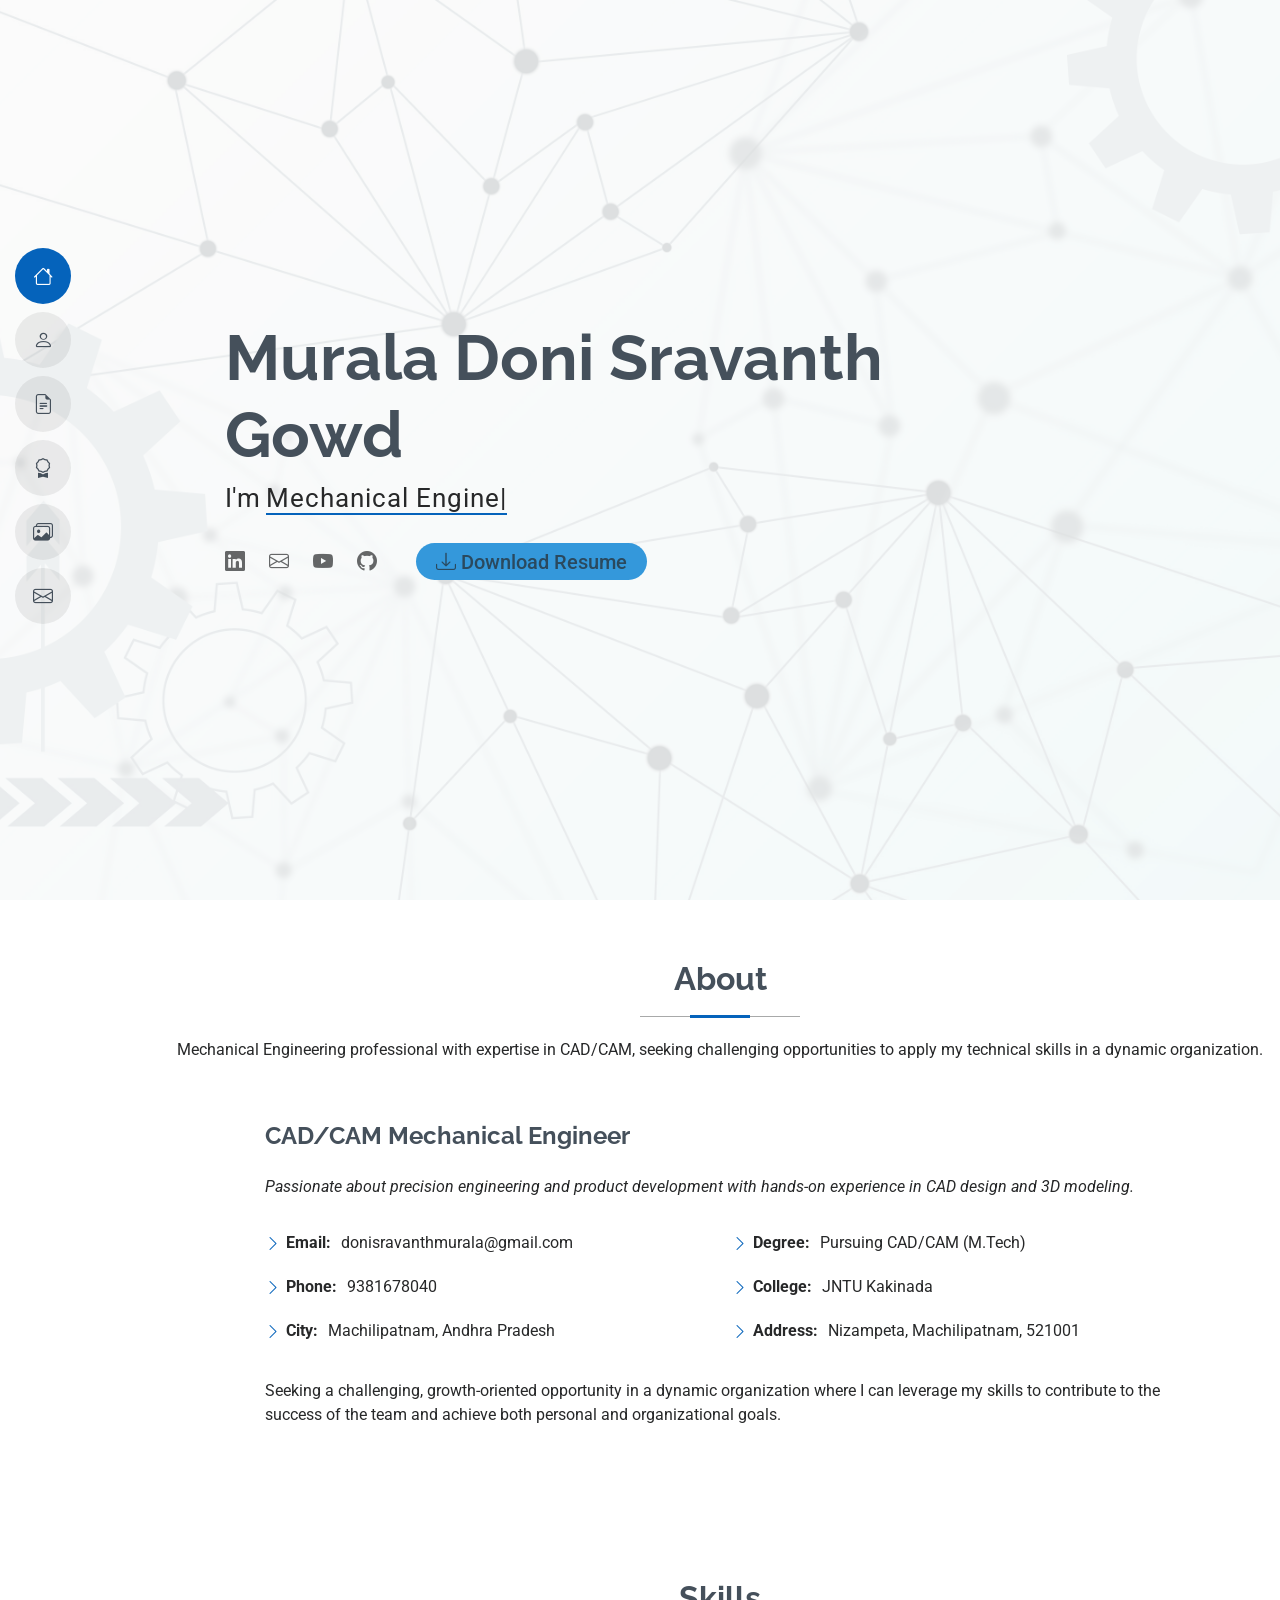
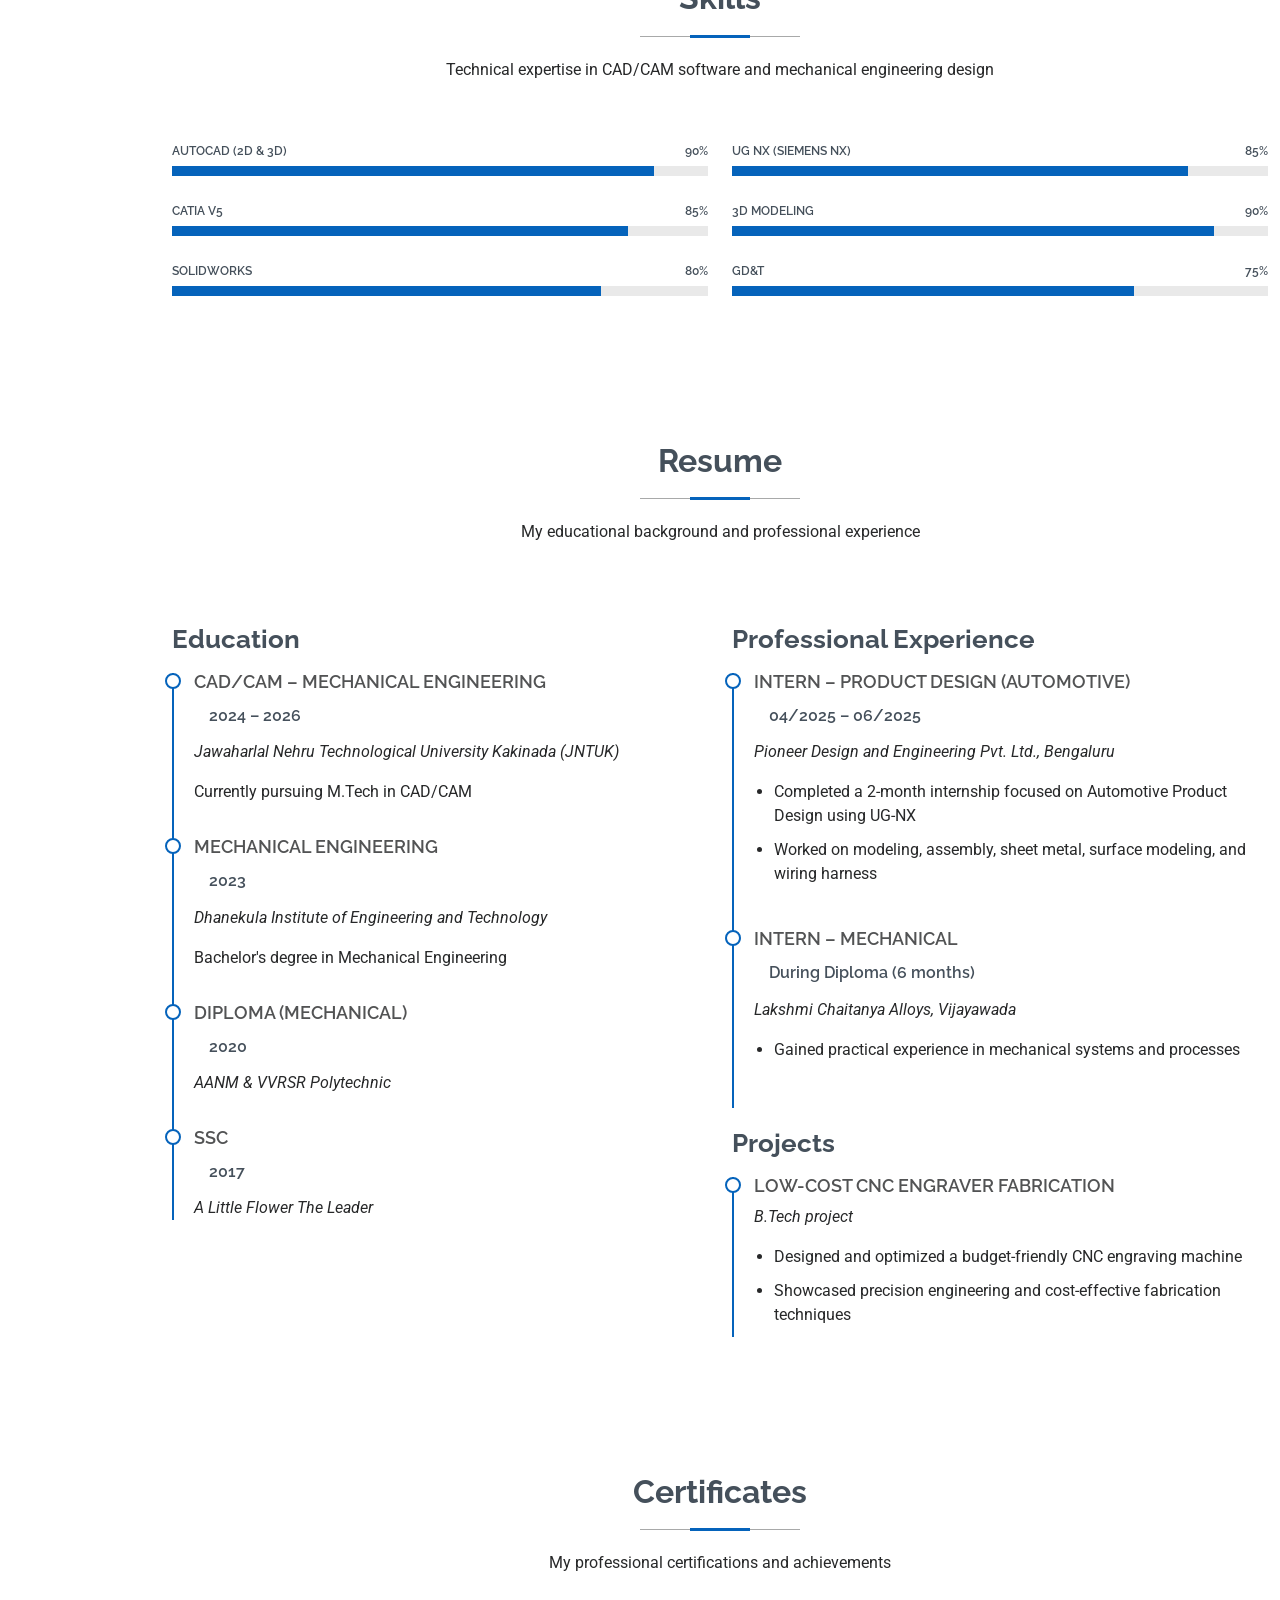
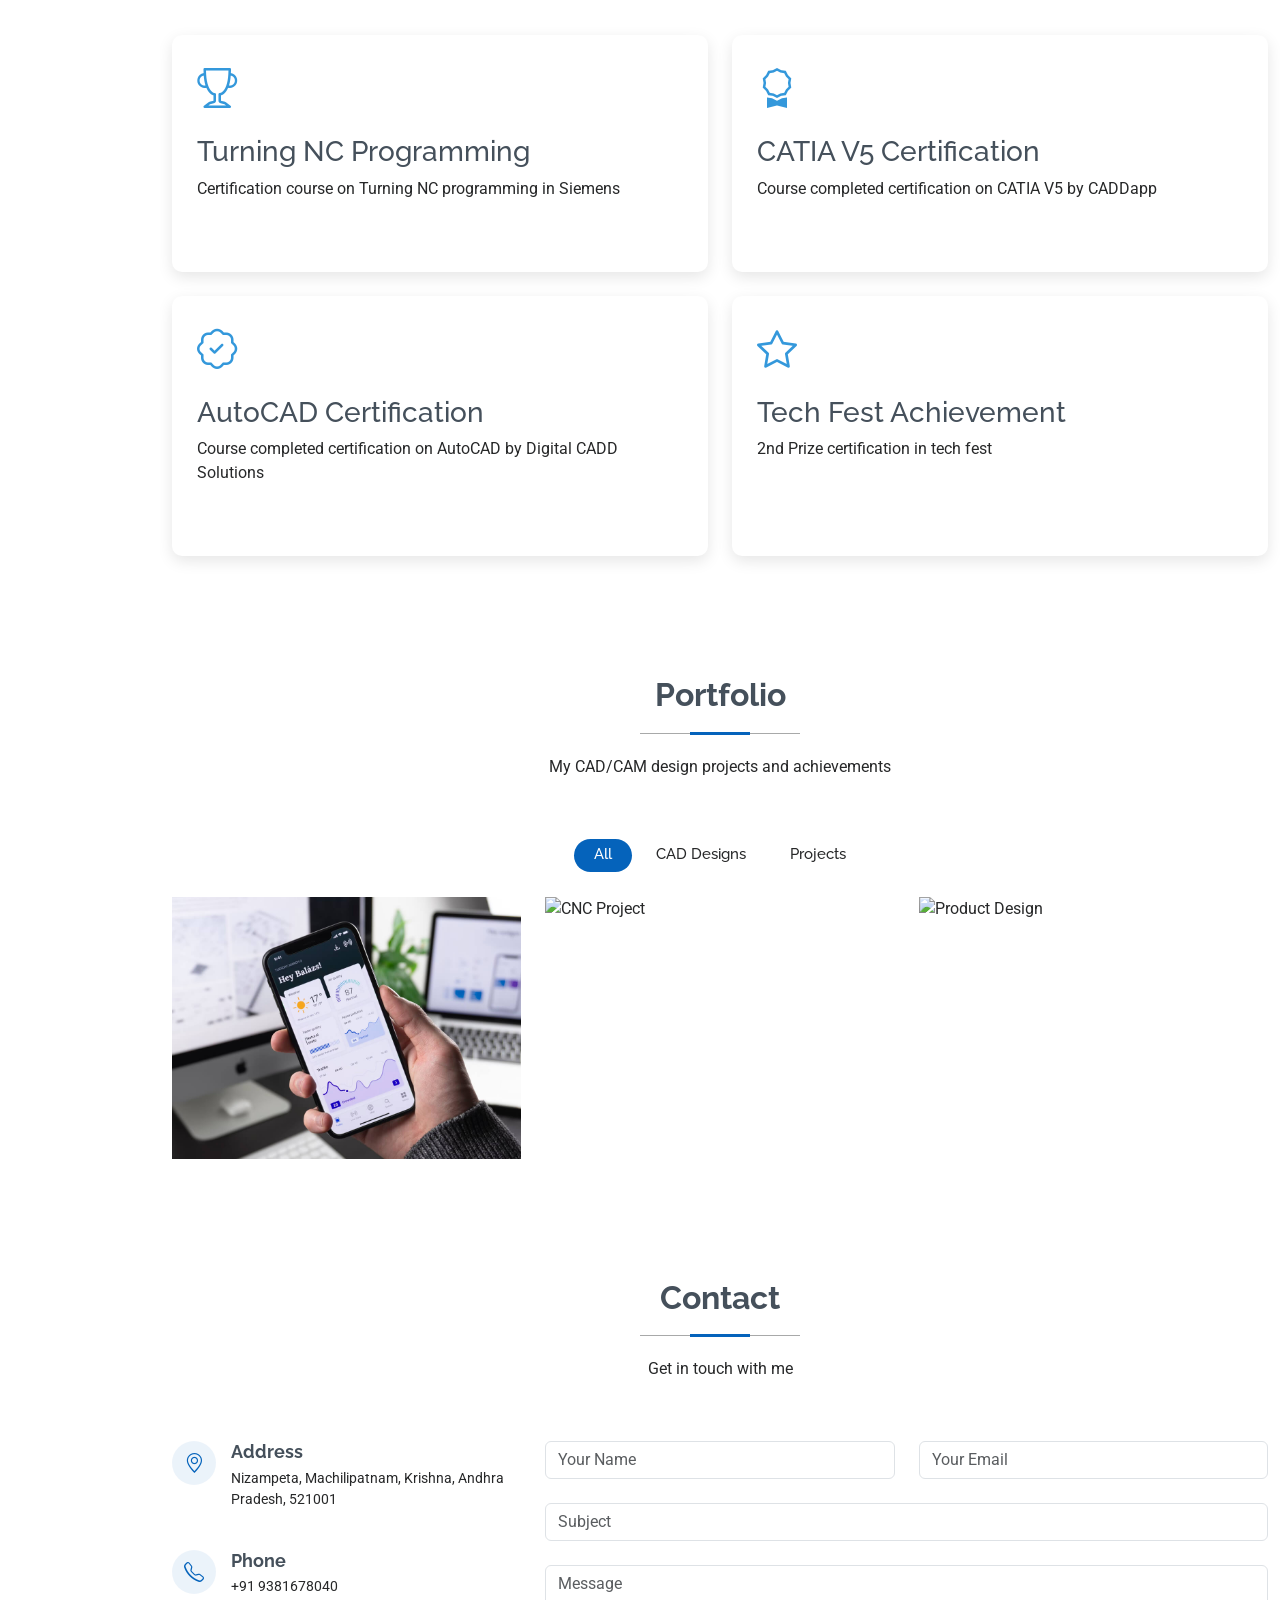
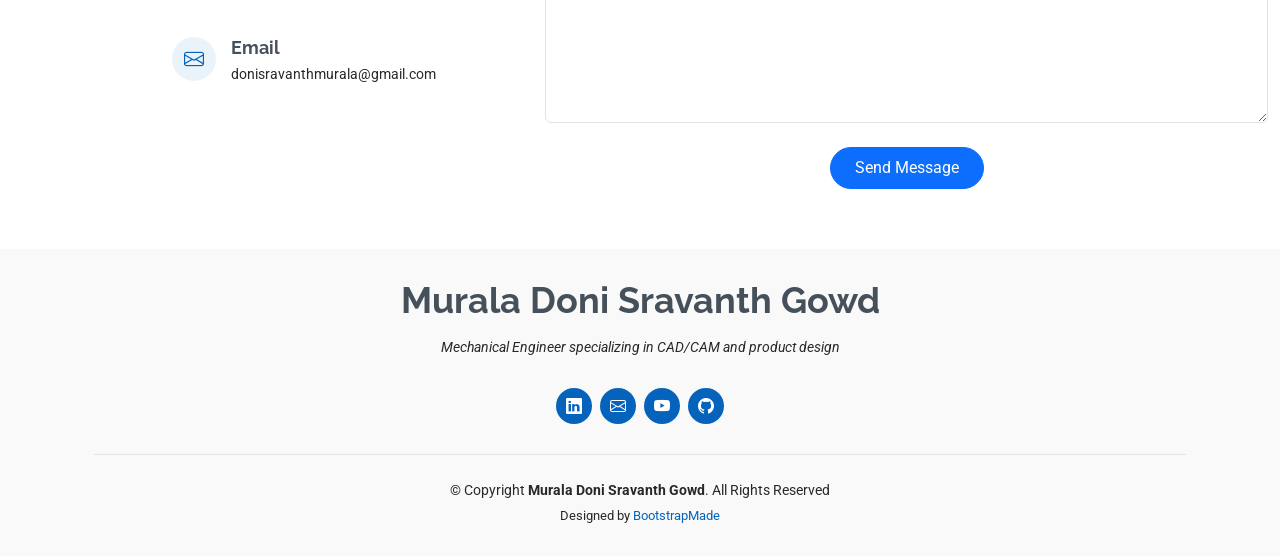
==== commit 75bdb1b1: "Update index.html removed profile photo from about" ====
--- a/index.html
+++ b/index.html
@@ -117,44 +117,43 @@
         </section>
 
         <!-- About Section -->
-        <section id="about" class="about section">
-            <div class="container section-title" data-aos="fade-up">
-                <h2>About</h2>
-                <p>Mechanical Engineering professional with expertise in CAD/CAM, seeking challenging opportunities to apply my technical skills in a dynamic organization.</p>
-            </div>
-            <div class="container" data-aos="fade-up" data-aos-delay="100">
-                <div class="row gy-4 justify-content-center">
-                    <div class="col-lg-4">
-                        <img src="assets/img/profile-img.jpg" class="img-fluid" alt="Profile Image">
-                    </div>
-                    <div class="col-lg-8 content">
-                        <h2>CAD/CAM Mechanical Engineer</h2>
-                        <p class="fst-italic py-3">
-                            Passionate about precision engineering and product development with hands-on experience in CAD design and 3D modeling.
-                        </p>
-                        <div class="row">
-                            <div class="col-lg-6">
-                                <ul>
-                                    <li><i class="bi bi-chevron-right"></i> <strong>Email:</strong> <span>donisravanthmurala@gmail.com</span></li>
-                                    <li><i class="bi bi-chevron-right"></i> <strong>Phone:</strong> <span>9381678040</span></li>
-                                    <li><i class="bi bi-chevron-right"></i> <strong>City:</strong> <span>Machilipatnam, Andhra Pradesh</span></li>
-                                </ul>
-                            </div>
-                            <div class="col-lg-6">
-                                <ul>
-                                    <li><i class="bi bi-chevron-right"></i> <strong>Degree:</strong> <span>Pursuing CAD/CAM (M.Tech)</span></li>
-                                    <li><i class="bi bi-chevron-right"></i> <strong>College:</strong> <span>JNTU Kakinada</span></li>
-                                    <li><i class="bi bi-chevron-right"></i> <strong>Address:</strong> <span>Nizampeta, Machilipatnam, 521001</span></li>
-                                </ul>
-                            </div>
-                        </div>
-                        <p class="py-3">
-                            Seeking a challenging, growth-oriented opportunity in a dynamic organization where I can leverage my skills to contribute to the success of the team and achieve both personal and organizational goals.
-                        </p>
-                    </div>
-                </div>
-            </div>
-        </section>
+<!-- About Section -->
+<section id="about" class="about section">
+    <div class="container section-title" data-aos="fade-up">
+        <h2>About</h2>
+        <p>Mechanical Engineering professional with expertise in CAD/CAM, seeking challenging opportunities to apply my technical skills in a dynamic organization.</p>
+    </div>
+    <div class="container" data-aos="fade-up" data-aos-delay="100">
+        <div class="row gy-4 justify-content-center">
+            <div class="col-lg-10 content">
+                <h2>CAD/CAM Mechanical Engineer</h2>
+                <p class="fst-italic py-3">
+                    Passionate about precision engineering and product development with hands-on experience in CAD design and 3D modeling.
+                </p>
+                <div class="row">
+                    <div class="col-lg-6">
+                        <ul>
+                            <li><i class="bi bi-chevron-right"></i> <strong>Email:</strong> <span>donisravanthmurala@gmail.com</span></li>
+                            <li><i class="bi bi-chevron-right"></i> <strong>Phone:</strong> <span>9381678040</span></li>
+                            <li><i class="bi bi-chevron-right"></i> <strong>City:</strong> <span>Machilipatnam, Andhra Pradesh</span></li>
+                        </ul>
+                    </div>
+                    <div class="col-lg-6">
+                        <ul>
+                            <li><i class="bi bi-chevron-right"></i> <strong>Degree:</strong> <span>Pursuing CAD/CAM (M.Tech)</span></li>
+                            <li><i class="bi bi-chevron-right"></i> <strong>College:</strong> <span>JNTU Kakinada</span></li>
+                            <li><i class="bi bi-chevron-right"></i> <strong>Address:</strong> <span>Nizampeta, Machilipatnam, 521001</span></li>
+                        </ul>
+                    </div>
+                </div>
+                <p class="py-3">
+                    Seeking a challenging, growth-oriented opportunity in a dynamic organization where I can leverage my skills to contribute to the success of the team and achieve both personal and organizational goals.
+                </p>
+            </div>
+        </div>
+    </div>
+</section>
+
 
         <!-- Skills Section -->
         <section id="skills" class="skills section">
@@ -541,4 +540,5 @@
     });
     </script>
 </body>
-</html>+
+</html>
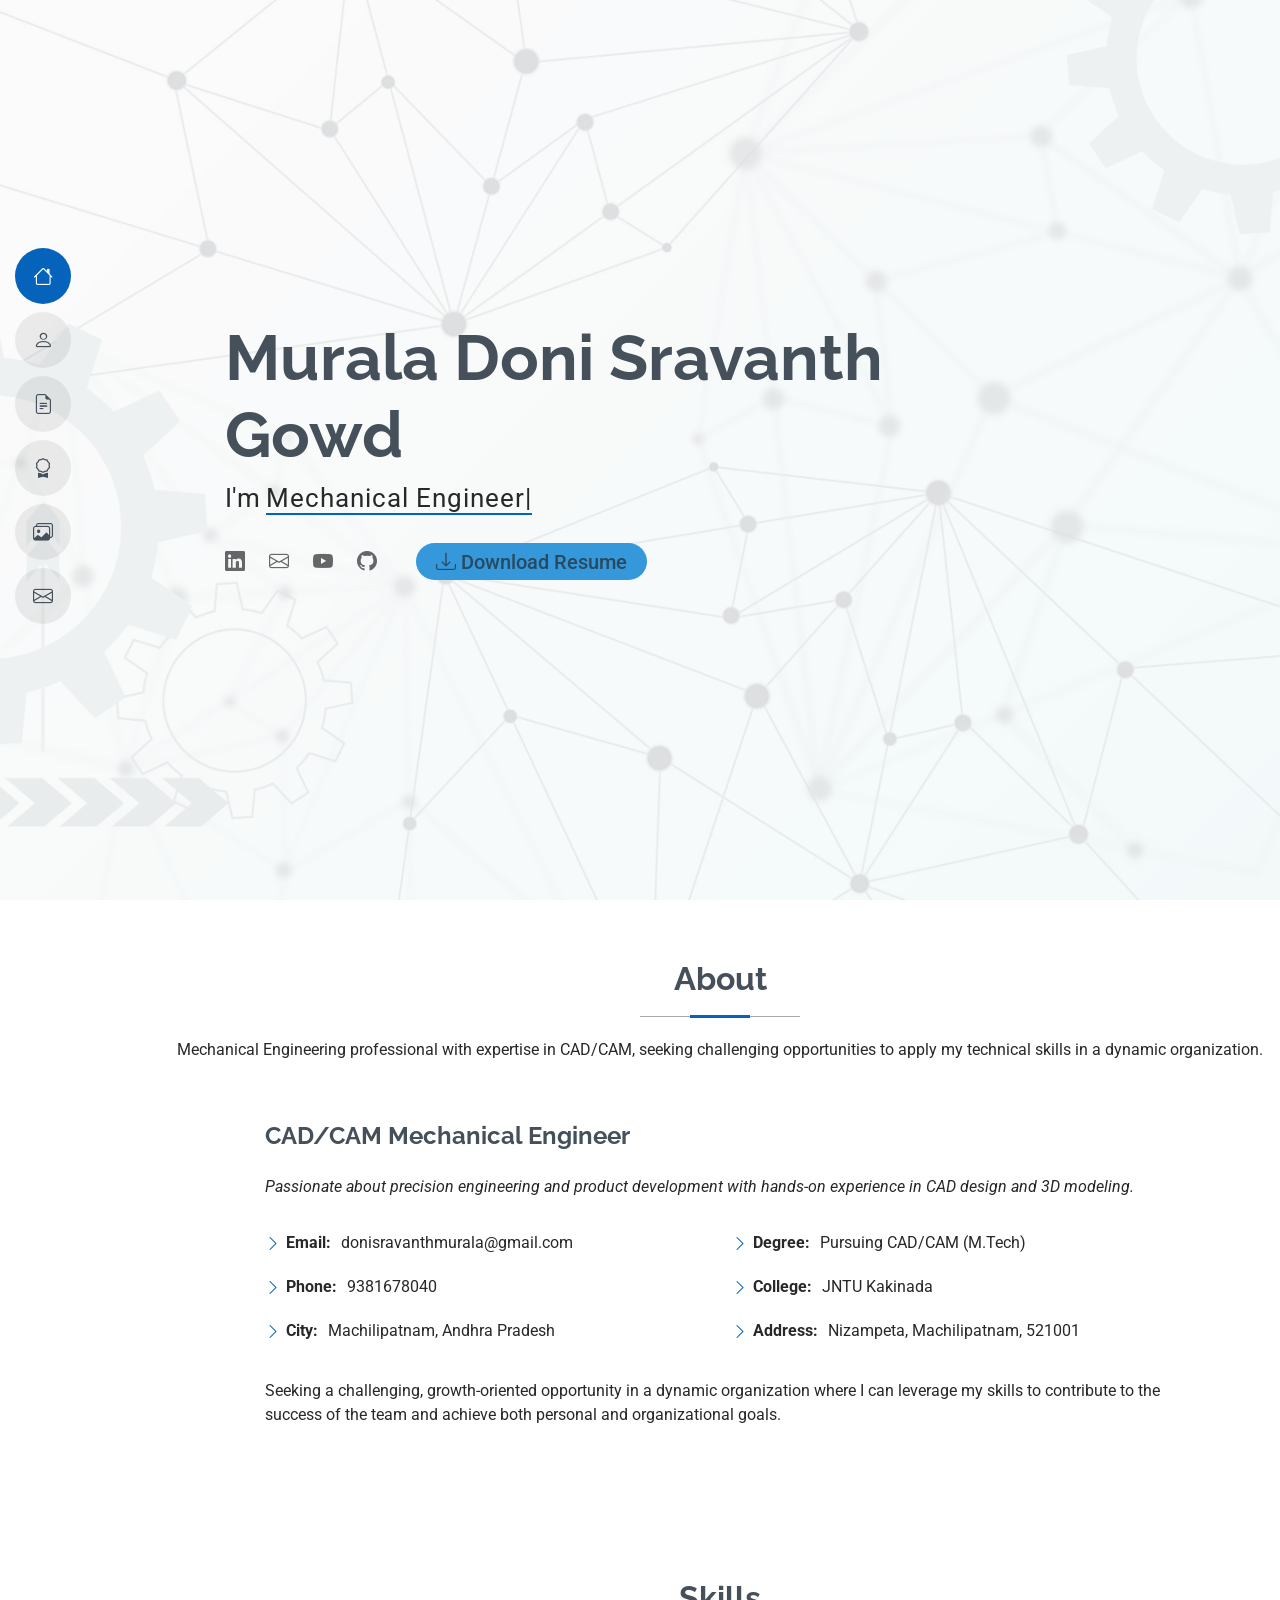
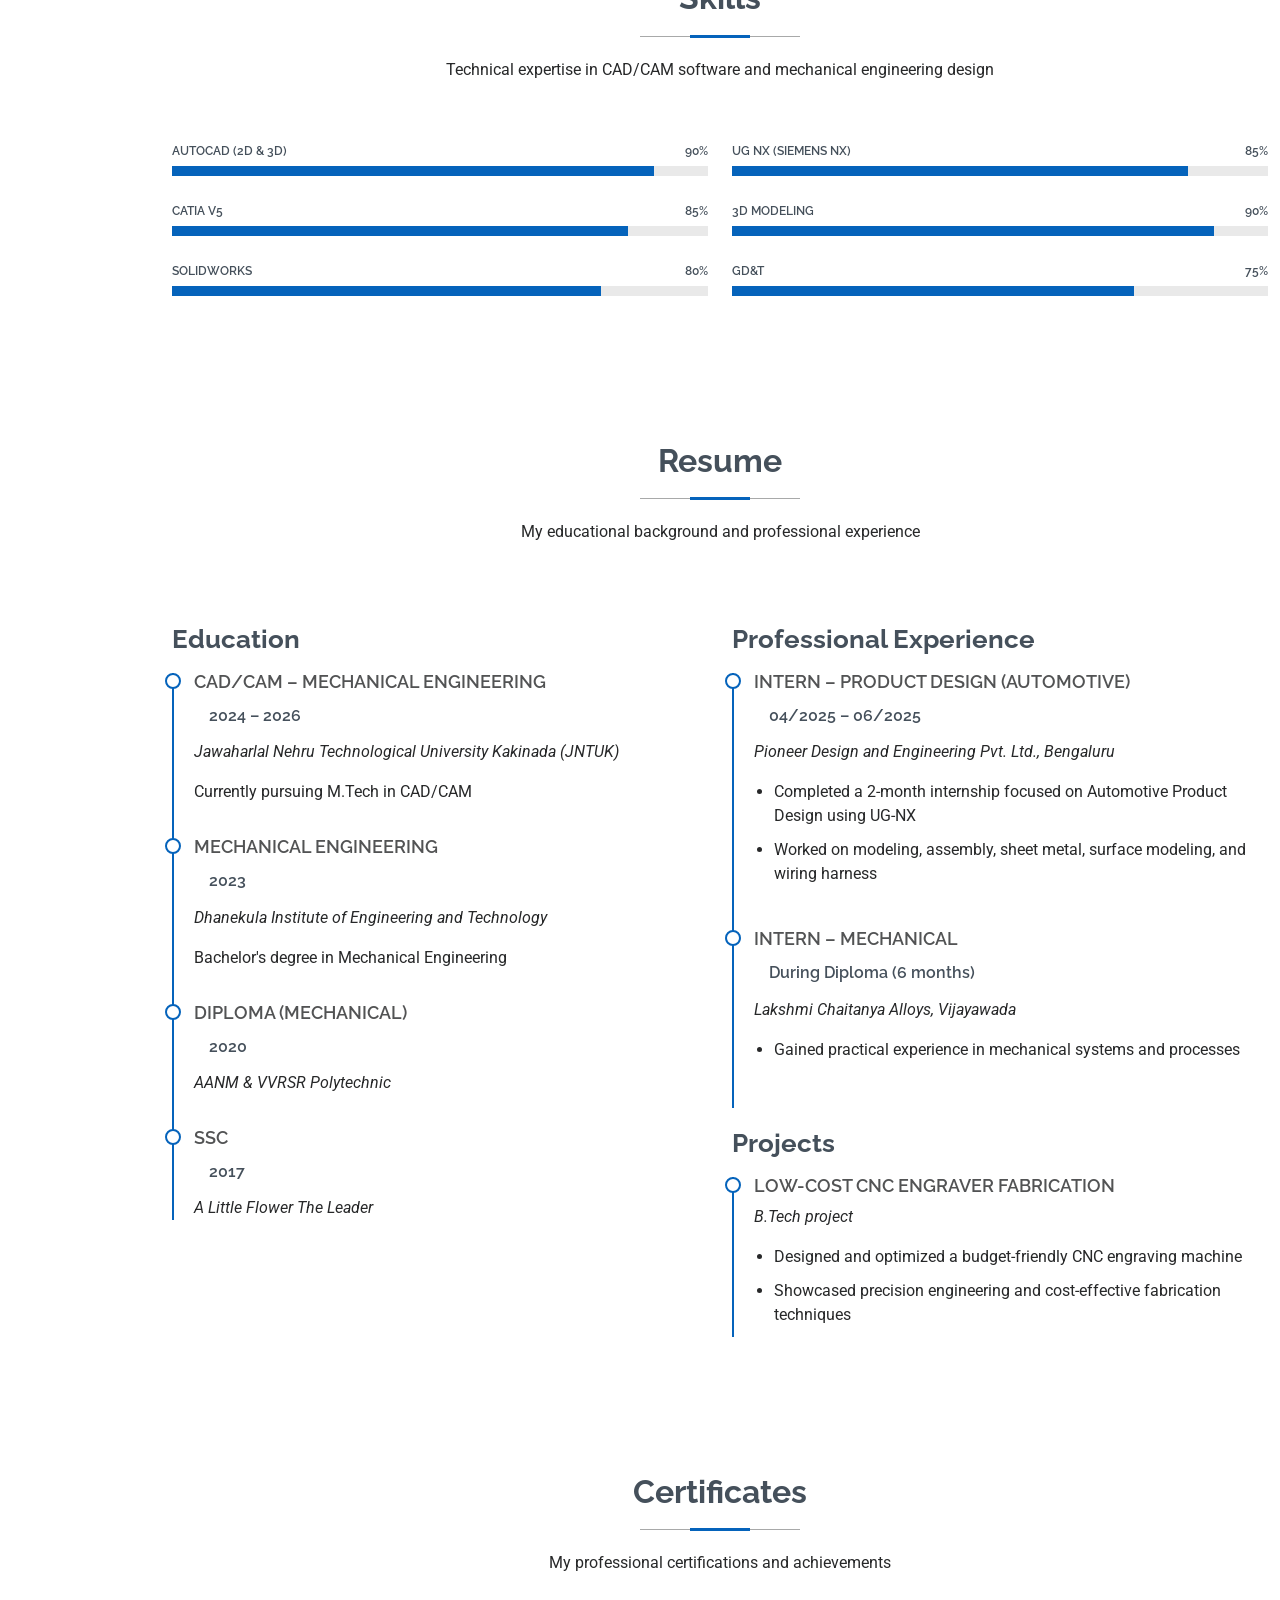
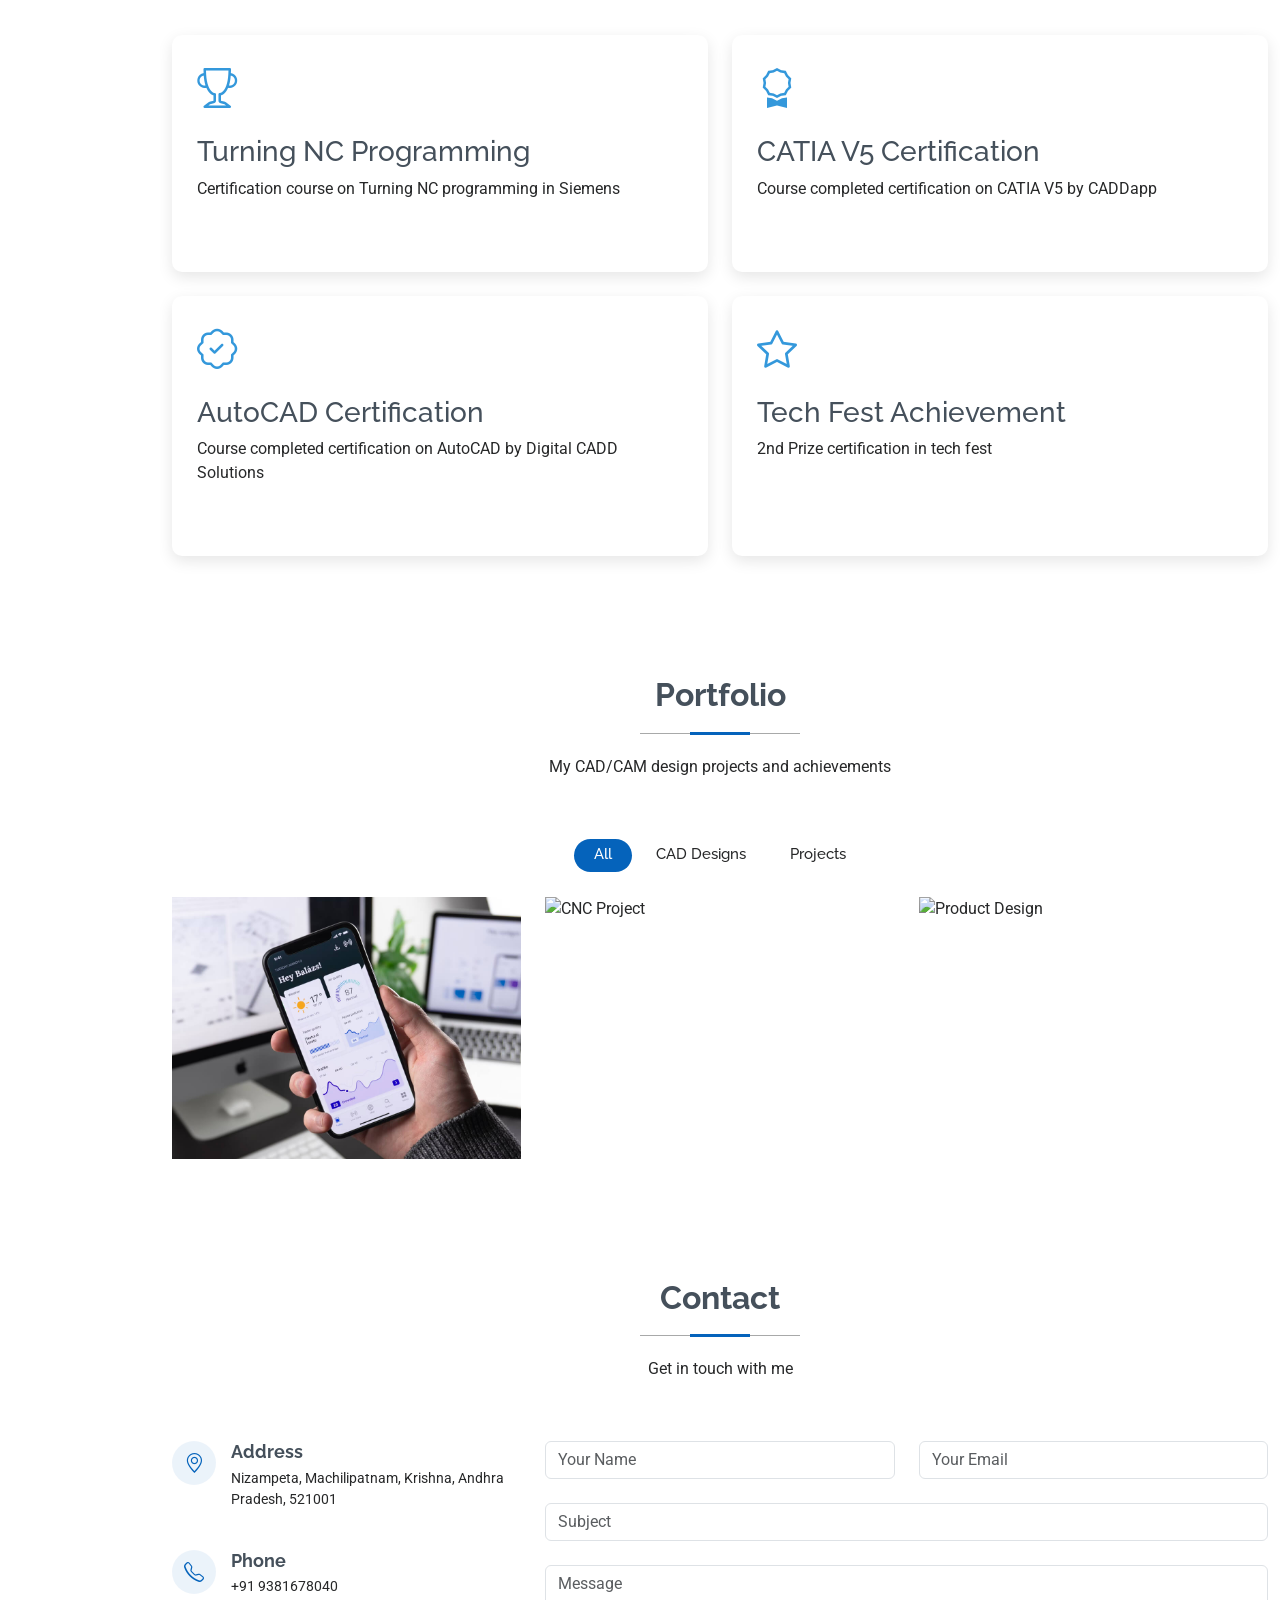
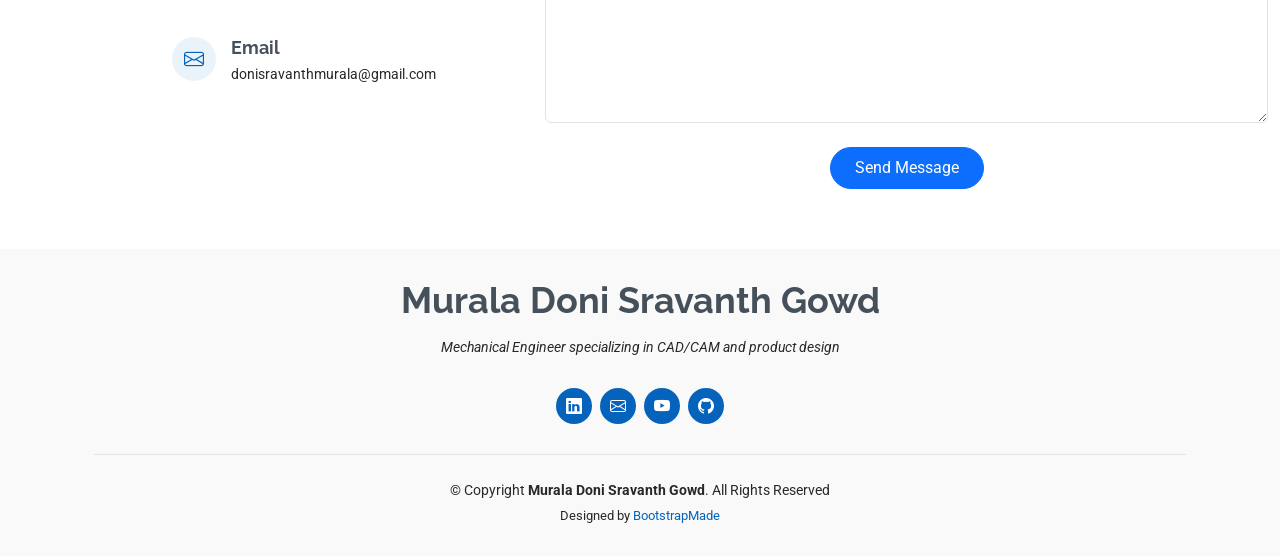
==== commit 916eaed3: "Update index.html" ====
--- a/index.html
+++ b/index.html
@@ -73,6 +73,15 @@
         #contactForm .sent-message {
             color: #2ecc71;
         }
+        #about .col-lg-4 {
+    display: none;
+}
+
+#about .col-lg-8 {
+    flex: 0 0 100%;
+    max-width: 100%;
+}
+
     </style>
 </head>
 
@@ -542,3 +551,4 @@
 </body>
 
 </html>
+
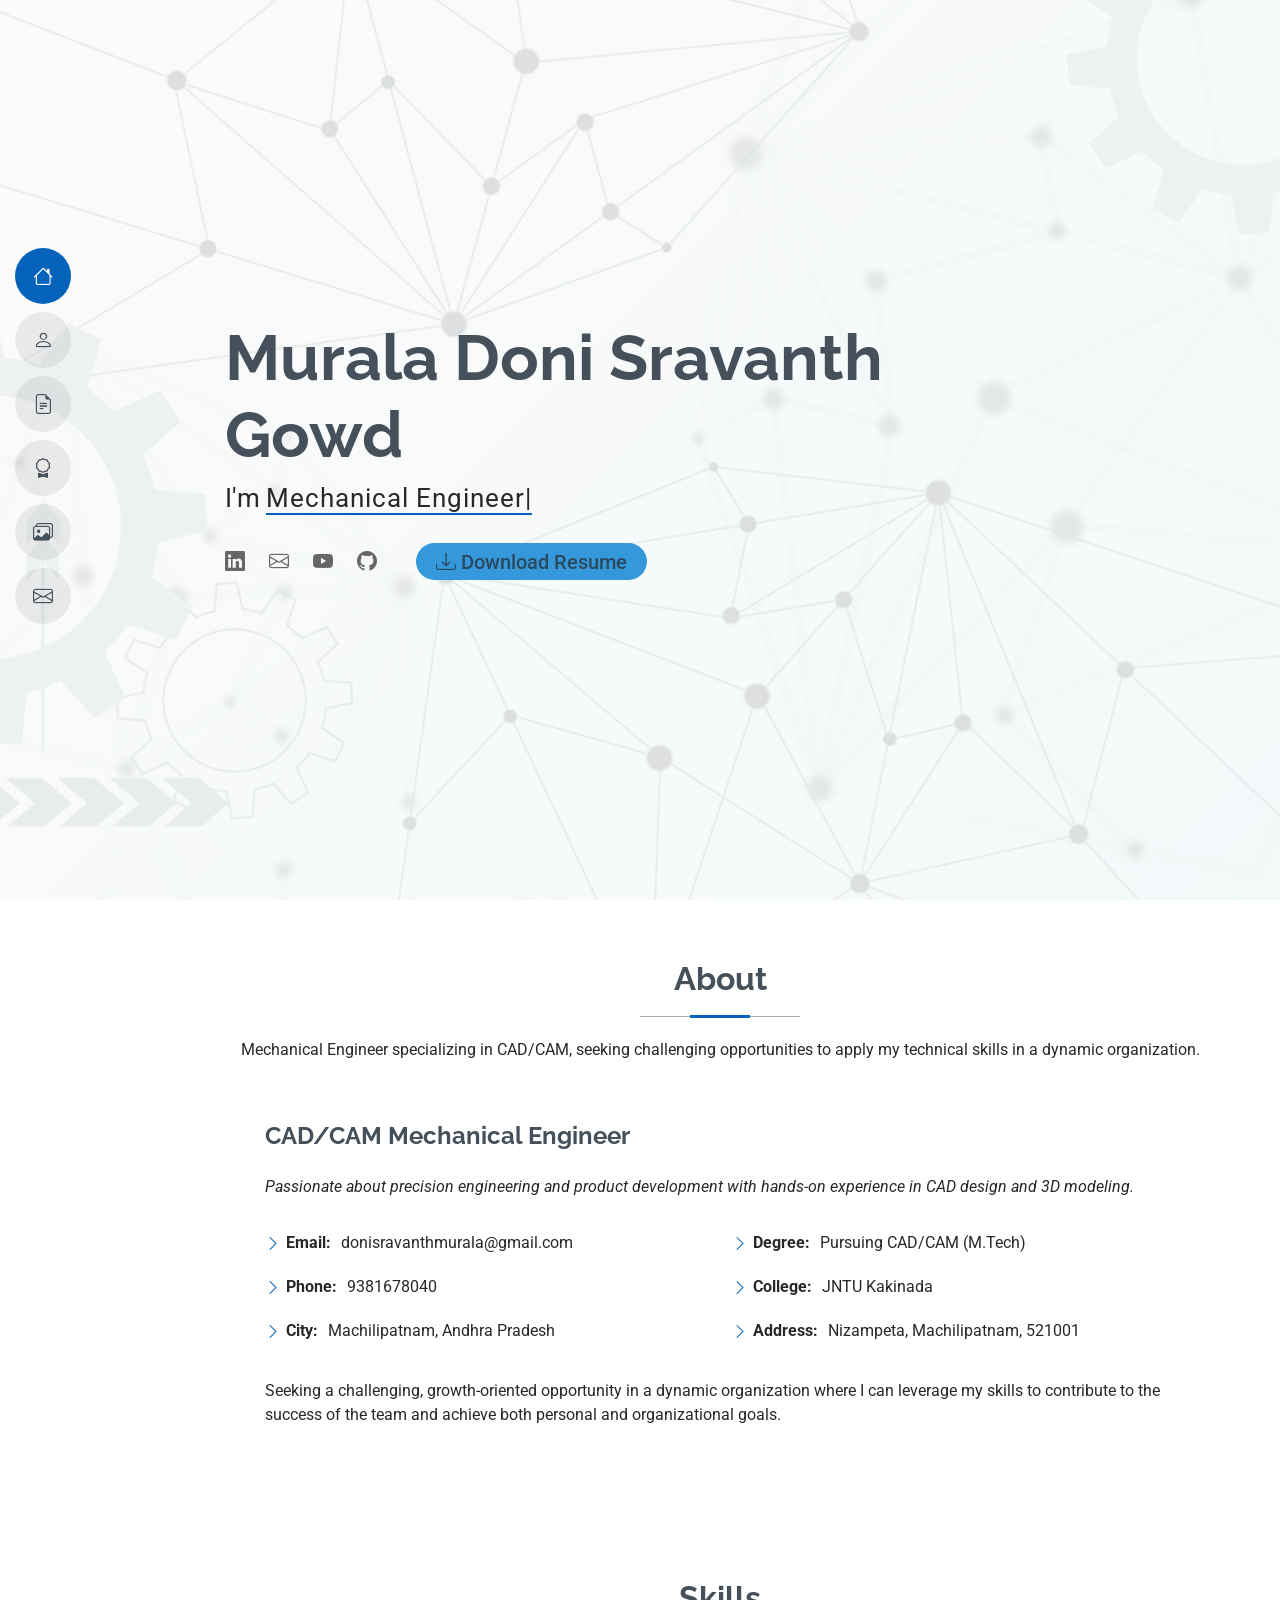
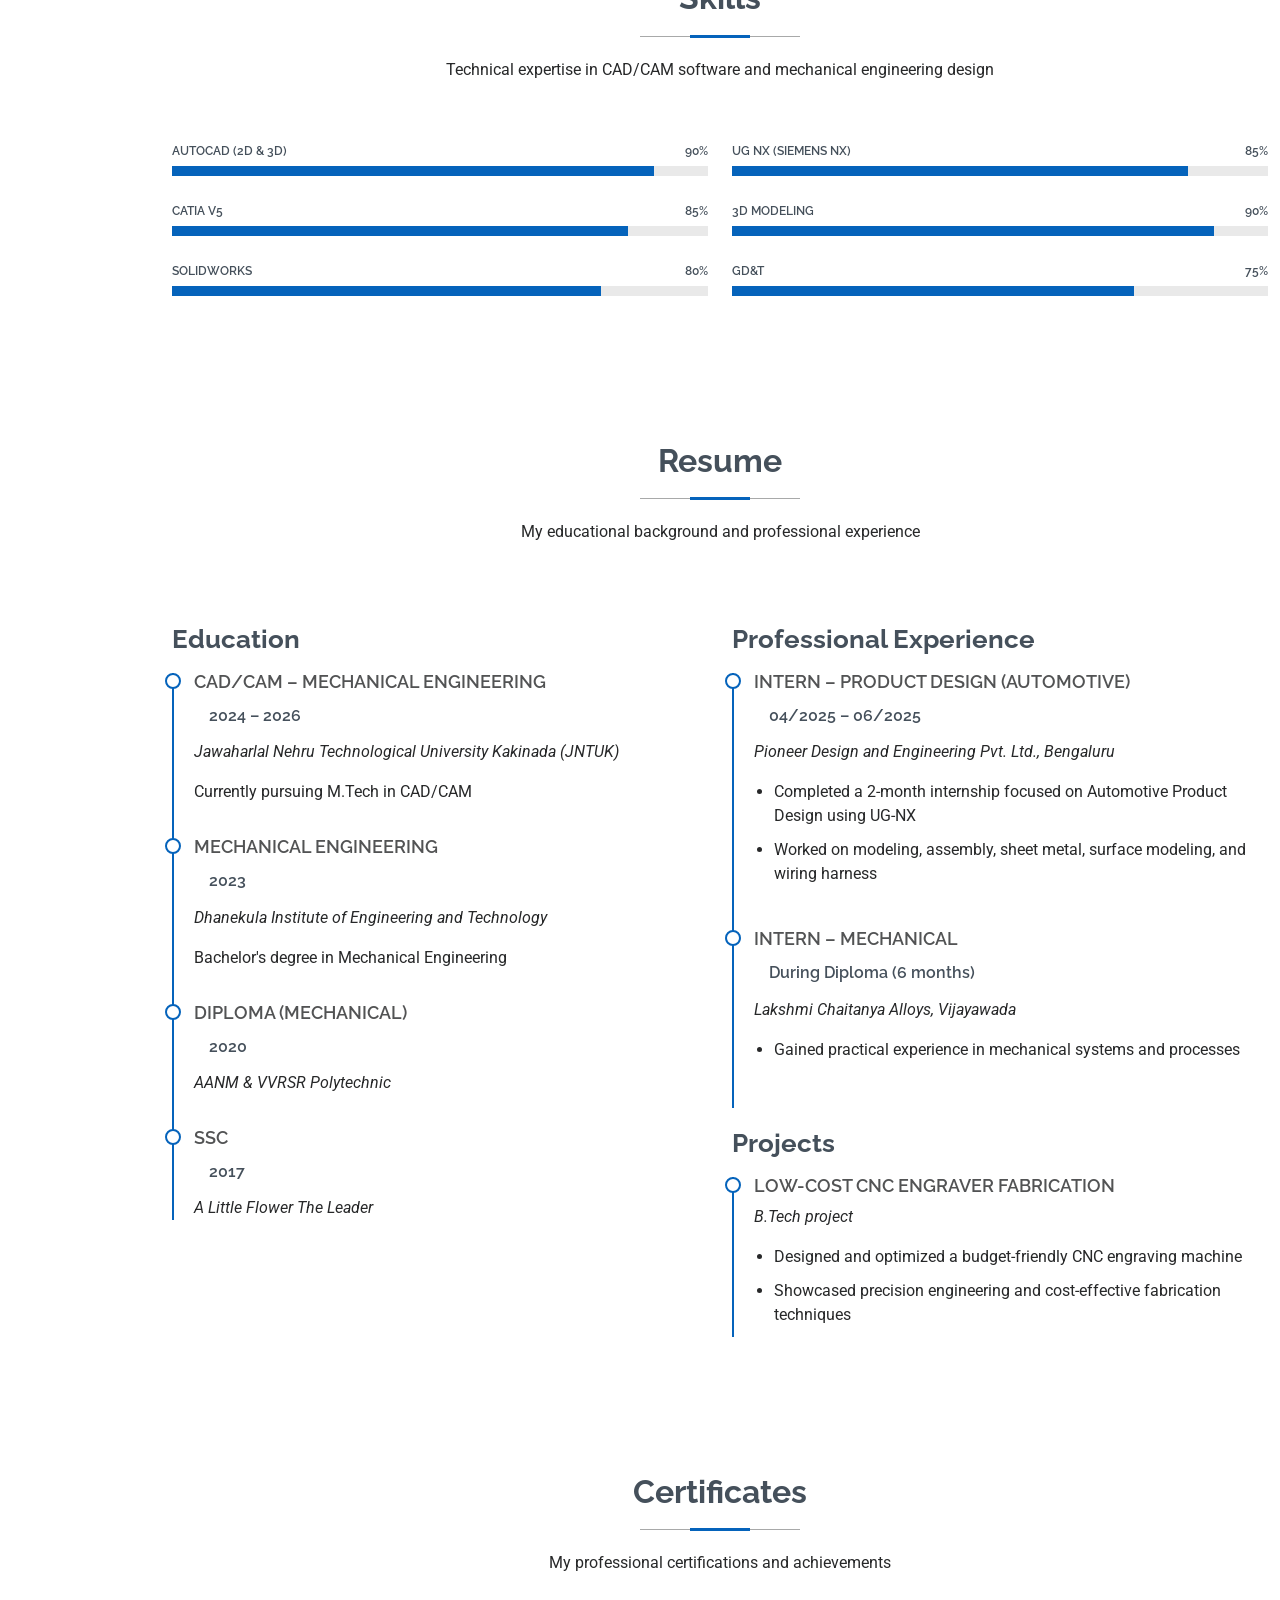
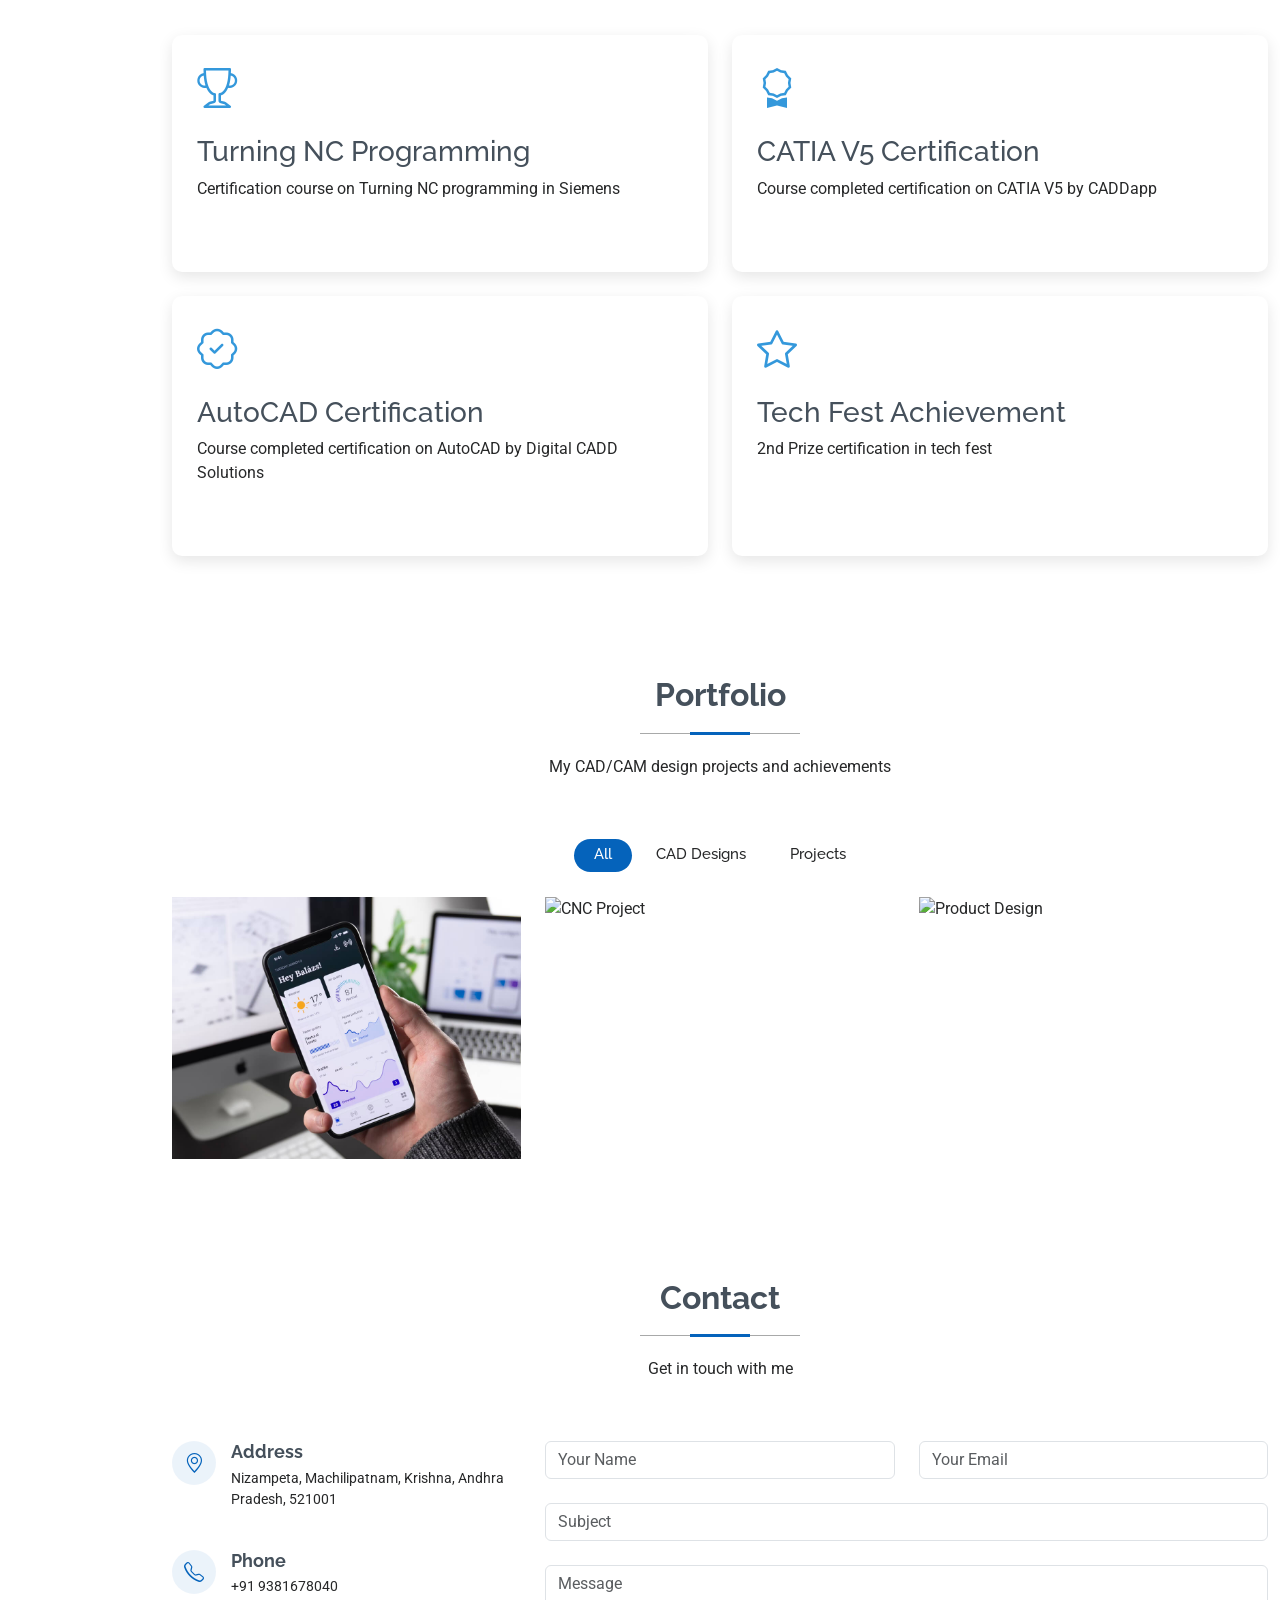
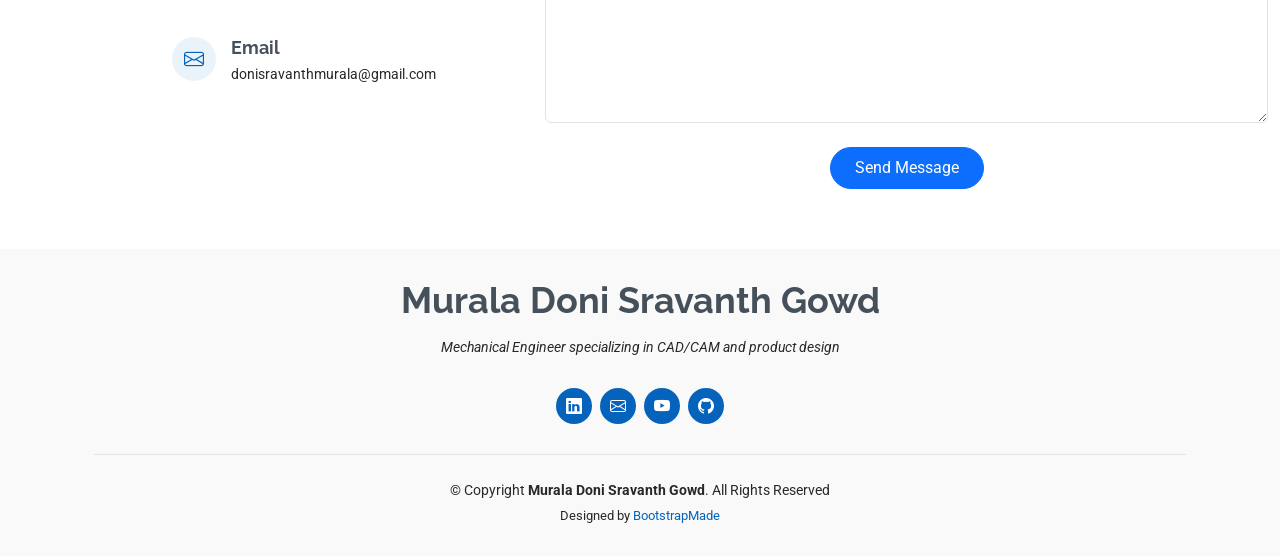
==== commit 3dbbfd92: "Update index.html" ====
--- a/index.html
+++ b/index.html
@@ -130,7 +130,7 @@
 <section id="about" class="about section">
     <div class="container section-title" data-aos="fade-up">
         <h2>About</h2>
-        <p>Mechanical Engineering professional with expertise in CAD/CAM, seeking challenging opportunities to apply my technical skills in a dynamic organization.</p>
+        <p>Mechanical Engineer specializing in CAD/CAM, seeking challenging opportunities to apply my technical skills in a dynamic organization.</p>
     </div>
     <div class="container" data-aos="fade-up" data-aos-delay="100">
         <div class="row gy-4 justify-content-center">
@@ -552,3 +552,4 @@
 
 </html>
 
+
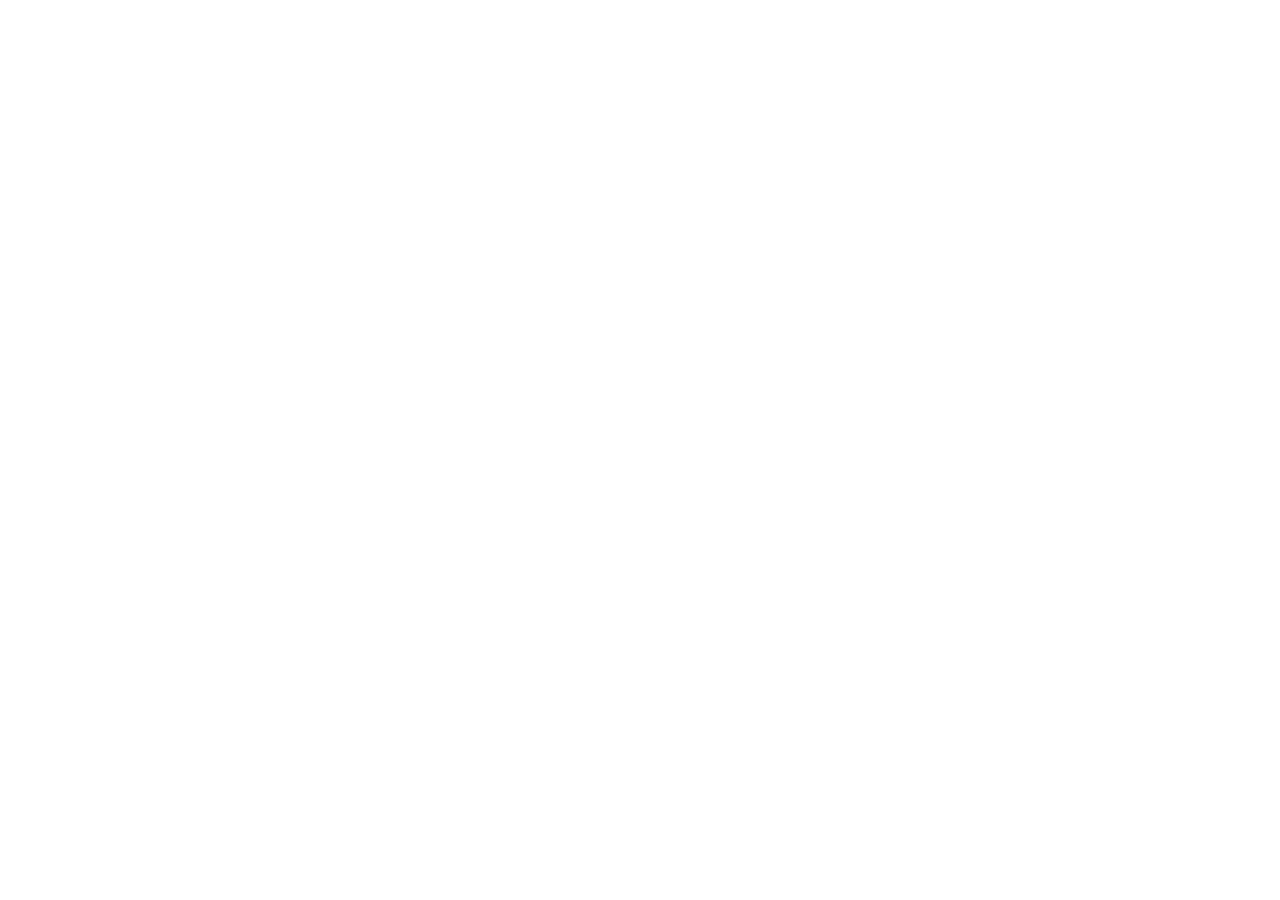
==== commit 5584ac8f: "Add files via upload" ====
--- a/index.html
+++ b/index.html
@@ -1,555 +1,17 @@
-<!DOCTYPE html>
-<html lang="en">
-<head>
-    <meta charset="utf-8">
-    <meta content="width=device-width, initial-scale=1.0" name="viewport">
-    <title>Murala Doni Sravanth Gowd - Mechanical Engineer</title>
-    <meta content="Mechanical Engineer specializing in CAD/CAM and product design" name="description">
-    <meta content="Mechanical Engineer, CAD/CAM, Product Design, 3D Modeling" name="keywords">
-
-    <!-- Favicons -->
-    <link href="assets/img/favicon.png" rel="icon">
-    <link href="assets/img/apple-touch-icon.png" rel="apple-touch-icon">
-
-    <!-- Fonts -->
-    <link href="https://fonts.googleapis.com/" rel="preconnect">
-    <link href="https://fonts.gstatic.com/" rel="preconnect" crossorigin>
-    <link href="https://fonts.googleapis.com/css2?family=Roboto:ital,wght@0,100;0,300;0,400;0,500;0,700;0,900;1,100;1,300;1,400;1,500;1,700;1,900&family=Poppins:ital,wght@0,100;0,200;0,300;0,400;0,500;0,600;0,700;0,800;0,900;1,100;1,200;1,300;1,400;1,500;1,600;1,700;1,800;1,900&family=Raleway:ital,wght@0,100;0,200;0,300;0,400;0,500;0,600;0,700;0,800;0,900;1,100;1,200;1,300;1,400;1,500;1,600;1,700;1,800;1,900&display=swap" rel="stylesheet">
-
-    <!-- Vendor CSS Files -->
-    <link href="assets/vendor/bootstrap/css/bootstrap.min.css" rel="stylesheet">
-    <link href="assets/vendor/bootstrap-icons/bootstrap-icons.css" rel="stylesheet">
-    <link href="assets/vendor/aos/aos.css" rel="stylesheet">
-    <link href="assets/vendor/glightbox/css/glightbox.min.css" rel="stylesheet">
-    <link href="assets/vendor/swiper/swiper-bundle.min.css" rel="stylesheet">
-
-    <!-- Main CSS File -->
-    <link href="assets/css/main.css" rel="stylesheet">
-
-    <style>
-        /* Custom styles */
-        .certificate-card {
-            background: #fff;
-            border-radius: 10px;
-            padding: 25px;
-            margin-bottom: 30px;
-            box-shadow: 0 5px 15px rgba(0,0,0,0.1);
-            transition: all 0.3s ease;
-            height: 100%;
-        }
-        .certificate-card:hover {
-            transform: translateY(-10px);
-            box-shadow: 0 15px 30px rgba(0,0,0,0.2);
-        }
-        .certificate-icon {
-            font-size: 2.5rem;
-            color: #3498db;
-            margin-bottom: 15px;
-        }
-        .download-btn {
-            background: #3498db;
-            color: white;
-            padding: 8px 20px;
-            border-radius: 50px;
-            font-weight: 500;
-            margin-left: 15px;
-            transition: all 0.3s ease;
-        }
-        .download-btn:hover {
-            background: #2980b9;
-            transform: translateY(-2px);
-        }
-        #contactForm .loading,
-        #contactForm .error-message,
-        #contactForm .sent-message {
-            display: none;
-        }
-        #contactForm .loading {
-            color: #3498db;
-        }
-        #contactForm .error-message {
-            color: #e74c3c;
-        }
-        #contactForm .sent-message {
-            color: #2ecc71;
-        }
-        #about .col-lg-4 {
-    display: none;
-}
-
-#about .col-lg-8 {
-    flex: 0 0 100%;
-    max-width: 100%;
-}
-
-    </style>
-</head>
-
-<body class="index-page">
-
-    <header id="header" class="header d-flex flex-column justify-content-center">
-        <i class="header-toggle d-xl-none bi bi-list"></i>
-        <nav id="navmenu" class="navmenu">
-            <ul>
-                <li><a href="#hero" class="active"><i class="bi bi-house navicon"></i><span>Home</span></a></li>
-                <li><a href="#about"><i class="bi bi-person navicon"></i><span>About</span></a></li>
-                <li><a href="#resume"><i class="bi bi-file-earmark-text navicon"></i><span>Resume</span></a></li>
-                <li><a href="#certificates"><i class="bi bi-award navicon"></i><span>Certificates</span></a></li>
-                <li><a href="#portfolio"><i class="bi bi-images navicon"></i><span>Portfolio</span></a></li>
-                <li><a href="#contact"><i class="bi bi-envelope navicon"></i><span>Contact</span></a></li>
-            </ul>
-        </nav>
-    </header>
-
-    <main class="main">
-
-        <!-- Hero Section -->
-        <section id="hero" class="hero section light-background">
-            <img src="assets/img/hero-bg.jpg" alt="">
-            <div class="container" data-aos="zoom-out">
-                <div class="row justify-content-center">
-                    <div class="col-lg-9">
-                        <h2>Murala Doni Sravanth Gowd</h2>
-                        <p>I'm <span class="typed" data-typed-items="Mechanical Engineer, CAD/CAM Specialist, Product Designer, 3D Modeler"></span><span class="typed-cursor typed-cursor--blink" aria-hidden="true"></span></p>
-                        <div class="social-links">
-                            <a href="#" class="linkedin"><i class="bi bi-linkedin"></i></a>
-                            <a href="mailto:donisravanthmurala@gmail.com" class="email"><i class="bi bi-envelope"></i></a>
-                            <a href="#" class="youtube"><i class="bi bi-youtube"></i></a>
-                            <a href="#" class="github"><i class="bi bi-github"></i></a>
-                            <a href="assets/docs/resume.pdf" class="download-btn" download>
-                                <i class="bi bi-download"></i> Download Resume
-                            </a>
-                        </div>
-                    </div>
-                </div>
-            </div>
-        </section>
-
-        <!-- About Section -->
-<!-- About Section -->
-<section id="about" class="about section">
-    <div class="container section-title" data-aos="fade-up">
-        <h2>About</h2>
-        <p>Mechanical Engineer specializing in CAD/CAM, seeking challenging opportunities to apply my technical skills in a dynamic organization.</p>
-    </div>
-    <div class="container" data-aos="fade-up" data-aos-delay="100">
-        <div class="row gy-4 justify-content-center">
-            <div class="col-lg-10 content">
-                <h2>CAD/CAM Mechanical Engineer</h2>
-                <p class="fst-italic py-3">
-                    Passionate about precision engineering and product development with hands-on experience in CAD design and 3D modeling.
-                </p>
-                <div class="row">
-                    <div class="col-lg-6">
-                        <ul>
-                            <li><i class="bi bi-chevron-right"></i> <strong>Email:</strong> <span>donisravanthmurala@gmail.com</span></li>
-                            <li><i class="bi bi-chevron-right"></i> <strong>Phone:</strong> <span>9381678040</span></li>
-                            <li><i class="bi bi-chevron-right"></i> <strong>City:</strong> <span>Machilipatnam, Andhra Pradesh</span></li>
-                        </ul>
-                    </div>
-                    <div class="col-lg-6">
-                        <ul>
-                            <li><i class="bi bi-chevron-right"></i> <strong>Degree:</strong> <span>Pursuing CAD/CAM (M.Tech)</span></li>
-                            <li><i class="bi bi-chevron-right"></i> <strong>College:</strong> <span>JNTU Kakinada</span></li>
-                            <li><i class="bi bi-chevron-right"></i> <strong>Address:</strong> <span>Nizampeta, Machilipatnam, 521001</span></li>
-                        </ul>
-                    </div>
-                </div>
-                <p class="py-3">
-                    Seeking a challenging, growth-oriented opportunity in a dynamic organization where I can leverage my skills to contribute to the success of the team and achieve both personal and organizational goals.
-                </p>
-            </div>
-        </div>
-    </div>
-</section>
-
-
-        <!-- Skills Section -->
-        <section id="skills" class="skills section">
-            <div class="container section-title" data-aos="fade-up">
-                <h2>Skills</h2>
-                <p>Technical expertise in CAD/CAM software and mechanical engineering design</p>
-            </div>
-            <div class="container" data-aos="fade-up" data-aos-delay="100">
-                <div class="row skills-content skills-animation">
-                    <div class="col-lg-6">
-                        <div class="progress">
-                            <span class="skill"><span>AutoCAD (2D & 3D)</span> <i class="val">90%</i></span>
-                            <div class="progress-bar-wrap">
-                                <div class="progress-bar" role="progressbar" aria-valuenow="90" aria-valuemin="0" aria-valuemax="100"></div>
-                            </div>
-                        </div>
-                        <div class="progress">
-                            <span class="skill"><span>CATIA v5</span> <i class="val">85%</i></span>
-                            <div class="progress-bar-wrap">
-                                <div class="progress-bar" role="progressbar" aria-valuenow="85" aria-valuemin="0" aria-valuemax="100"></div>
-                            </div>
-                        </div>
-                        <div class="progress">
-                            <span class="skill"><span>SolidWorks</span> <i class="val">80%</i></span>
-                            <div class="progress-bar-wrap">
-                                <div class="progress-bar" role="progressbar" aria-valuenow="80" aria-valuemin="0" aria-valuemax="100"></div>
-                            </div>
-                        </div>
-                    </div>
-                    <div class="col-lg-6">
-                        <div class="progress">
-                            <span class="skill"><span>UG NX (Siemens NX)</span> <i class="val">85%</i></span>
-                            <div class="progress-bar-wrap">
-                                <div class="progress-bar" role="progressbar" aria-valuenow="85" aria-valuemin="0" aria-valuemax="100"></div>
-                            </div>
-                        </div>
-                        <div class="progress">
-                            <span class="skill"><span>3D Modeling</span> <i class="val">90%</i></span>
-                            <div class="progress-bar-wrap">
-                                <div class="progress-bar" role="progressbar" aria-valuenow="90" aria-valuemin="0" aria-valuemax="100"></div>
-                            </div>
-                        </div>
-                        <div class="progress">
-                            <span class="skill"><span>GD&T</span> <i class="val">75%</i></span>
-                            <div class="progress-bar-wrap">
-                                <div class="progress-bar" role="progressbar" aria-valuenow="75" aria-valuemin="0" aria-valuemax="100"></div>
-                            </div>
-                        </div>
-                    </div>
-                </div>
-            </div>
-        </section>
-
-        <!-- Resume Section -->
-        <section id="resume" class="resume section">
-            <div class="container section-title" data-aos="fade-up">
-                <h2>Resume</h2>
-                <p>My educational background and professional experience</p>
-            </div>
-            <div class="container">
-                <div class="row">
-                    <div class="col-lg-6" data-aos="fade-up" data-aos-delay="100">
-                        <h3 class="resume-title">Education</h3>
-                        <div class="resume-item">
-                            <h4>CAD/CAM – Mechanical Engineering</h4>
-                            <h5>2024 – 2026</h5>
-                            <p><em>Jawaharlal Nehru Technological University Kakinada (JNTUK)</em></p>
-                            <p>Currently pursuing M.Tech in CAD/CAM</p>
-                        </div>
-                        <div class="resume-item">
-                            <h4>Mechanical Engineering</h4>
-                            <h5>2023</h5>
-                            <p><em>Dhanekula Institute of Engineering and Technology</em></p>
-                            <p>Bachelor's degree in Mechanical Engineering</p>
-                        </div>
-                        <div class="resume-item">
-                            <h4>Diploma (Mechanical)</h4>
-                            <h5>2020</h5>
-                            <p><em>AANM & VVRSR Polytechnic</em></p>
-                        </div>
-                        <div class="resume-item">
-                            <h4>SSC</h4>
-                            <h5>2017</h5>
-                            <p><em>A Little Flower The Leader</em></p>
-                        </div>
-                    </div>
-                    <div class="col-lg-6" data-aos="fade-up" data-aos-delay="200">
-                        <h3 class="resume-title">Professional Experience</h3>
-                        <div class="resume-item">
-                            <h4>Intern – Product Design (Automotive)</h4>
-                            <h5>04/2025 – 06/2025</h5>
-                            <p><em>Pioneer Design and Engineering Pvt. Ltd., Bengaluru</em></p>
-                            <ul>
-                                <li>Completed a 2-month internship focused on Automotive Product Design using UG-NX</li>
-                                <li>Worked on modeling, assembly, sheet metal, surface modeling, and wiring harness</li>
-                            </ul>
-                        </div>
-                        <div class="resume-item">
-                            <h4>Intern – Mechanical</h4>
-                            <h5>During Diploma (6 months)</h5>
-                            <p><em>Lakshmi Chaitanya Alloys, Vijayawada</em></p>
-                            <ul>
-                                <li>Gained practical experience in mechanical systems and processes</li>
-                            </ul>
-                        </div>
-                        <h3 class="resume-title">Projects</h3>
-                        <div class="resume-item">
-                            <h4>Low-Cost CNC Engraver Fabrication</h4>
-                            <p><em>B.Tech project</em></p>
-                            <ul>
-                                <li>Designed and optimized a budget-friendly CNC engraving machine</li>
-                                <li>Showcased precision engineering and cost-effective fabrication techniques</li>
-                            </ul>
-                        </div>
-                    </div>
-                </div>
-            </div>
-        </section>
-
-        <!-- Certificates Section -->
-        <section id="certificates" class="certificates section">
-            <div class="container section-title" data-aos="fade-up">
-                <h2>Certificates</h2>
-                <p>My professional certifications and achievements</p>
-            </div>
-            <div class="container">
-                <div class="row gy-4">
-                    <div class="col-lg-6" data-aos="fade-up" data-aos-delay="100">
-                        <div class="certificate-card h-100">
-                            <div class="certificate-icon">
-                                <i class="bi bi-trophy"></i>
-                            </div>
-                            <div class="certificate-content">
-                                <h3>Turning NC Programming</h3>
-                                <p class="mb-3">Certification course on Turning NC programming in Siemens</p>
-                            </div>
-                        </div>
-                    </div>
-                    <div class="col-lg-6" data-aos="fade-up" data-aos-delay="200">
-                        <div class="certificate-card h-100">
-                            <div class="certificate-icon">
-                                <i class="bi bi-award"></i>
-                            </div>
-                            <div class="certificate-content">
-                                <h3>CATIA V5 Certification</h3>
-                                <p class="mb-3">Course completed certification on CATIA V5 by CADDapp</p>
-                            </div>
-                        </div>
-                    </div>
-                    <div class="col-lg-6" data-aos="fade-up" data-aos-delay="300">
-                        <div class="certificate-card h-100">
-                            <div class="certificate-icon">
-                                <i class="bi bi-patch-check"></i>
-                            </div>
-                            <div class="certificate-content">
-                                <h3>AutoCAD Certification</h3>
-                                <p class="mb-3">Course completed certification on AutoCAD by Digital CADD Solutions</p>
-                            </div>
-                        </div>
-                    </div>
-                    <div class="col-lg-6" data-aos="fade-up" data-aos-delay="400">
-                        <div class="certificate-card h-100">
-                            <div class="certificate-icon">
-                                <i class="bi bi-star"></i>
-                            </div>
-                            <div class="certificate-content">
-                                <h3>Tech Fest Achievement</h3>
-                                <p class="mb-3">2nd Prize certification in tech fest</p>
-                            </div>
-                        </div>
-                    </div>
-                </div>
-            </div>
-        </section>
-
-        <!-- Portfolio Section -->
-        <section id="portfolio" class="portfolio section">
-            <div class="container section-title" data-aos="fade-up">
-                <h2>Portfolio</h2>
-                <p>My CAD/CAM design projects and achievements</p>
-            </div>
-            <div class="container">
-                <div class="isotope-layout" data-default-filter="*" data-layout="masonry" data-sort="original-order">
-                    <ul class="portfolio-filters isotope-filters" data-aos="fade-up" data-aos-delay="100">
-                        <li data-filter="*" class="filter-active">All</li>
-                        <li data-filter=".filter-cad">CAD Designs</li>
-                        <li data-filter=".filter-projects">Projects</li>
-                    </ul>
-                    <div class="row gy-4 isotope-container" data-aos="fade-up" data-aos-delay="200">
-                        <div class="col-lg-4 col-md-6 portfolio-item isotope-item filter-cad">
-                            <img src="assets/img/portfolio/app-1.jpg" class="img-fluid" alt="CAD Design">
-                            <div class="portfolio-info">
-                                <h4>3D Modeling</h4>
-                                <p>AutoCAD, CATIA, SolidWorks</p>
-                                <a href="assets/img/portfolio/app-1.jpg" title="CAD Design" data-gallery="portfolio-gallery" class="glightbox preview-link"><i class="bi bi-zoom-in"></i></a>
-                            </div>
-                        </div>
-                        <div class="col-lg-4 col-md-6 portfolio-item isotope-item filter-projects">
-                            <img src="assets/img/portfolio/cnc-project.jpg" class="img-fluid" alt="CNC Project">
-                            <div class="portfolio-info">
-                                <h4>CNC Engraver</h4>
-                                <p>B.Tech Project</p>
-                                <a href="assets/img/portfolio/cnc-project.jpg" title="CNC Project" data-gallery="portfolio-gallery" class="glightbox preview-link"><i class="bi bi-zoom-in"></i></a>
-                            </div>
-                        </div>
-                        <div class="col-lg-4 col-md-6 portfolio-item isotope-item filter-cad">
-                            <img src="assets/img/portfolio/product-design.jpg" class="img-fluid" alt="Product Design">
-                            <div class="portfolio-info">
-                                <h4>Automotive Design</h4>
-                                <p>UG NX</p>
-                                <a href="assets/img/portfolio/product-design.jpg" title="Product Design" data-gallery="portfolio-gallery" class="glightbox preview-link"><i class="bi bi-zoom-in"></i></a>
-                            </div>
-                        </div>
-                    </div>
-                </div>
-            </div>
-        </section>
-
-        <!-- Contact Section -->
-        <section id="contact" class="contact section">
-            <div class="container section-title" data-aos="fade-up">
-                <h2>Contact</h2>
-                <p>Get in touch with me</p>
-            </div>
-            <div class="container" data-aos="fade" data-aos-delay="100">
-                <div class="row gy-4">
-                    <div class="col-lg-4">
-                        <div class="info-item d-flex" data-aos="fade-up" data-aos-delay="200">
-                            <i class="bi bi-geo-alt flex-shrink-0"></i>
-                            <div>
-                                <h3>Address</h3>
-                                <p>Nizampeta, Machilipatnam, Krishna, Andhra Pradesh, 521001</p>
-                            </div>
-                        </div>
-                        <div class="info-item d-flex" data-aos="fade-up" data-aos-delay="300">
-                            <i class="bi bi-telephone flex-shrink-0"></i>
-                            <div>
-                                <h3>Phone</h3>
-                                <p>+91 9381678040</p>
-                            </div>
-                        </div>
-                        <div class="info-item d-flex" data-aos="fade-up" data-aos-delay="400">
-                            <i class="bi bi-envelope flex-shrink-0"></i>
-                            <div>
-                                <h3>Email</h3>
-                                <p>donisravanthmurala@gmail.com</p>
-                            </div>
-                        </div>
-                    </div>
-                    <div class="col-lg-8">
-                        <form id="contactForm" data-aos="fade-up" data-aos-delay="200">
-                            <div class="row gy-4">
-                                <div class="col-md-6">
-                                    <input type="text" name="name" class="form-control" placeholder="Your Name" required>
-                                </div>
-                                <div class="col-md-6">
-                                    <input type="email" class="form-control" name="email" placeholder="Your Email" required>
-                                </div>
-                                <div class="col-md-12">
-                                    <input type="text" class="form-control" name="subject" placeholder="Subject" required>
-                                </div>
-                                <div class="col-md-12">
-                                    <textarea class="form-control" name="message" rows="6" placeholder="Message" required></textarea>
-                                </div>
-                                <div class="col-md-12 text-center">
-                                    <div class="loading">Loading</div>
-                                    <div class="error-message"></div>
-                                    <div class="sent-message">Your message has been sent. Thank you!</div>
-                                    <!-- <button type="submit">Send Message</button> -->
-                                     <button type="submit" class="btn btn-primary px-4 py-2" style="border-radius: 30px; font-size: 1rem;">
-  Send Message
-</button>
-
-                                </div>
-                            </div>
-                        </form>
-                    </div>
-                </div>
-            </div>
-        </section>
-    </main>
-
-    <footer id="footer" class="footer position-relative light-background">
-        <div class="container">
-            <h3 class="sitename">Murala Doni Sravanth Gowd</h3>
-            <p>Mechanical Engineer specializing in CAD/CAM and product design</p>
-            <div class="social-links d-flex justify-content-center">
-                <a href="#" class="linkedin"><i class="bi bi-linkedin"></i></a>
-                <a href="mailto:donisravanthmurala@gmail.com" class="email"><i class="bi bi-envelope"></i></a>
-                <a href="#" class="youtube"><i class="bi bi-youtube"></i></a>
-                <a href="#" class="github"><i class="bi bi-github"></i></a>
-            </div>
-            <div class="container">
-                <div class="copyright">
-                    &copy; Copyright <strong><span>Murala Doni Sravanth Gowd</span></strong>. All Rights Reserved
-                </div>
-                <div class="credits">
-                    Designed by <a href="https://bootstrapmade.com/">BootstrapMade</a>
-                </div>
-            </div>
-        </div>
-    </footer>
-
-    <!-- Scroll Top -->
-    <a href="#" id="scroll-top" class="scroll-top d-flex align-items-center justify-content-center"><i class="bi bi-arrow-up-short"></i></a>
-
-    <!-- Preloader -->
-    <div id="preloader"></div>
-
-    <!-- Vendor JS Files -->
-    <script src="assets/vendor/bootstrap/js/bootstrap.bundle.min.js"></script>
-    <script src="assets/vendor/aos/aos.js"></script>
-    <script src="assets/vendor/typed.js/typed.umd.js"></script>
-    <script src="assets/vendor/purecounter/purecounter_vanilla.js"></script>
-    <script src="assets/vendor/waypoints/noframework.waypoints.js"></script>
-    <script src="assets/vendor/glightbox/js/glightbox.min.js"></script>
-    <script src="assets/vendor/imagesloaded/imagesloaded.pkgd.min.js"></script>
-    <script src="assets/vendor/isotope-layout/isotope.pkgd.min.js"></script>
-    <script src="assets/vendor/swiper/swiper-bundle.min.js"></script>
-
-    <!-- Main JS File -->
-    <script src="assets/js/main.js"></script>
-
-    <!-- Contact Form Script -->
-    <script>
-    document.getElementById('contactForm').addEventListener('submit', function(e) {
-        e.preventDefault();
-        
-        const form = e.target;
-        const loading = form.querySelector('.loading');
-        const errorMessage = form.querySelector('.error-message');
-        const sentMessage = form.querySelector('.sent-message');
-        
-        // Hide messages
-        loading.style.display = 'none';
-        errorMessage.style.display = 'none';
-        sentMessage.style.display = 'none';
-        
-        // Show loading
-        loading.style.display = 'block';
-        
-        // Simple client-side validation
-        const formData = new FormData(form);
-        for (let [name, value] of formData) {
-            if (!value.trim()) {
-                errorMessage.textContent = 'Please fill all fields';
-                errorMessage.style.display = 'block';
-                loading.style.display = 'none';
-                return;
-            }
-        }
-        
-        // For demo purposes - replace with actual fetch to your backend
-        setTimeout(() => {
-            loading.style.display = 'none';
-            sentMessage.style.display = 'block';
-            form.reset();
-        }, 1500);
-
-
-        // For Formspree implementation (uncomment and modify):
-        fetch('https://formspree.io/f/mqalepvo', {
-            method: 'POST',
-            body: new URLSearchParams(new FormData(form)),
-            headers: {
-                'Accept': 'application/json'
-            }
-        })
-        .then(response => {
-            if (!response.ok) throw new Error('Network response was not ok');
-            return response.json();
-        })
-        .then(data => {
-            loading.style.display = 'none';
-            sentMessage.style.display = 'block';
-            form.reset();
-        })
-        .catch(error => {
-            loading.style.display = 'none';
-            errorMessage.textContent = 'There was a problem sending your message. Please try again later.';
-            errorMessage.style.display = 'block';
-        });
-
-    });
-    </script>
-</body>
-
-</html>
-
-
+<!DOCTYPE html>
+<html lang="en">
+  <head>
+    <meta charset="UTF-8" />
+    <meta name="viewport" content="width=device-width, initial-scale=1.0, maximum-scale=1" />
+    <title>Doni Sravanth Portfolio</title>
+    <link rel="icon" type="image/svg+xml" href="/Portfolio/favicon.svg" />
+    <link rel="preconnect" href="https://fonts.googleapis.com">
+    <link rel="preconnect" href="https://fonts.gstatic.com" crossorigin>
+    <link href="https://fonts.googleapis.com/css2?family=Inter:wght@400;500;600;700&display=swap" rel="stylesheet">
+    <script type="module" crossorigin src="/Portfolio/assets/index-BXkuyCMV.js"></script>
+    <link rel="stylesheet" crossorigin href="/Portfolio/assets/index-BTEeMlN5.css">
+  </head>
+  <body>
+    <div id="root"></div>
+  </body>
+</html>
